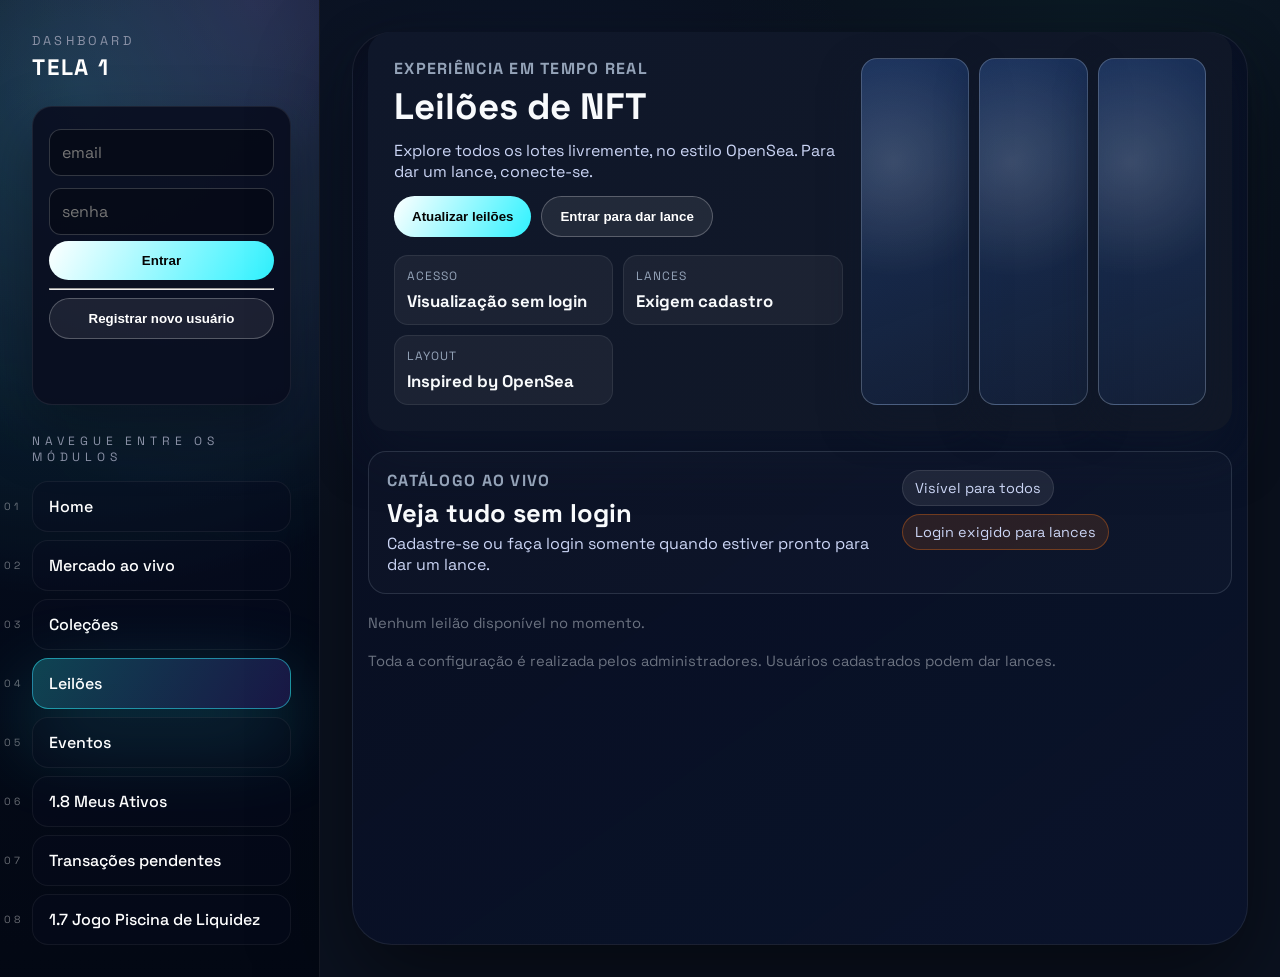
==== index.html @ 2cd83d31 "Tornar Leilões a página inicial e responsiva" ====
<!doctype html>
<html lang="pt-br">
<head>
  <meta charset="utf-8" />
  <title>Tela 1 • Mercado</title>
  <meta name="viewport" content="width=device-width, initial-scale=1" />
  <link rel="stylesheet" href="styles.css" />
</head>
<body>
  <aside class="menu" id="appMenu">
    <div class="menu-top">
      <div class="menu-title">
        <span class="menu-label">Dashboard</span>
        <h3>Tela 1</h3>
      </div>
      <button class="menu-toggle" id="menuToggle" type="button" aria-expanded="false" aria-controls="menuContent">
        <span class="sr-only">Alternar navegação</span>
        <span class="menu-toggle__icon" aria-hidden="true">
          <span class="menu-toggle__bar"></span>
          <span class="menu-toggle__bar"></span>
          <span class="menu-toggle__bar"></span>
        </span>
      </button>
    </div>

    <div class="menu-content" id="menuContent">
      <div id="authBox" class="card">
      <!-- Login -->
      <form id="loginForm">
        <input type="email" id="email" placeholder="email" required />
        <input type="password" id="password" placeholder="senha" required />
        <button type="submit">Entrar</button>
      </form>

      <!-- Sessão ativa -->
      <div id="loggedBox" style="display:none">
        <p class="ok" id="sessionInfo">Conectado</p>
        <button id="logoutBtn">Sair</button>
      </div>

      <hr/>

      <!-- Toggle Registro -->
      <button id="toggleRegister" class="ghost">Registrar novo usuário</button>
      <form id="registerForm" style="display:none; margin-top:8px;">
        <input type="text" id="r_name" placeholder="nome" required />
        <input type="email" id="r_email" placeholder="email" required />
        <input type="tel" id="r_phone" placeholder="telefone com DDD (opcional)" />
        <input type="password" id="r_password" placeholder="senha" required />
        <button type="submit">Criar conta</button>
      </form>
      <p id="authMsg" class="msg"></p>
      </div>

      <nav class="menu-nav" aria-label="Navegação principal">
        <p class="menu-nav__hint">Navegue entre os módulos</p>
        <ul>
          <li><a href="#" data-view="home" aria-current="page">Home</a></li>
          <li><a href="#" data-view="live_market">Mercado ao vivo</a></li>
          <li><a href="#" data-view="collections">Coleções</a></li>
          <li><a href="#" data-view="auctions">Leilões</a></li>
          <li><a href="#" data-view="events">Eventos</a></li>
          <li><a href="#" data-view="user_assets">1.8 Meus Ativos</a></li>
          <li><a href="#" data-view="pending_transactions">Transações pendentes</a></li>
          <li><a href="#" data-view="liquidity_game">1.7 Jogo Piscina de Liquidez</a></li>
          <li class="admin-only"><a href="#" data-view="admin">Painel Administrativo</a></li>
          <li class="admin-only"><a href="#" data-view="admin_mint">Mint de NFT</a></li>
        </ul>
      </nav>
    </div>
  </aside>

  <main id="view" class="landing-view" data-default-view="auctions"></main>

  <script src="app.js"></script>
</body>
</html>
---- styles.css ----
@import url('https://fonts.googleapis.com/css2?family=Space+Grotesk:wght@400;500;600;700&family=Inter:wght@400;500;600&display=swap');

*{box-sizing:border-box}
:root{
  --bg:#030307;
  --bg-alt:#050a18;
  --panel:rgba(9,14,32,0.9);
  --panel-border:rgba(255,255,255,0.08);
  --card:#0f1a2d;
  --card-highlight:#111d35;
  --text:#e5e7eb;
  --muted:#8b92a7;
  --accent:#f1f1f1;
  --accent-alt:#2ef2ff;
  --accentText:#050505;
  --line:rgba(255,255,255,0.08);
  --table:#192034;
  --glow:#37ffe1;
  --noise:url("data:image/svg+xml,%3Csvg xmlns='http://www.w3.org/2000/svg' width='120' height='120' viewBox='0 0 120 120'%3E%3Cfilter id='n'%3E%3CfeTurbulence baseFrequency='.65' numOctaves='3'/%3E%3C/filter%3E%3Crect width='120' height='120' filter='url(%23n)' opacity='.25'/%3E%3C/svg%3E");
  --cursor-x:0.5;
  --cursor-y:0.5;
}
body {
  margin:0;
  font-family:'Space Grotesk', 'Inter', system-ui;
  display:flex;
  min-height:100vh;
  background:radial-gradient(circle at 20% 20%, rgba(46,242,255,0.08), transparent 50%),
             radial-gradient(circle at 80% 0%, rgba(173,101,255,0.15), transparent 50%),
             linear-gradient(120deg, #01030b, #030a1f 55%, #020b15);
  color:var(--text);
  position:relative;
  overflow-x:hidden;
}
body::before{
  content:"";
  position:fixed;
  inset:-10% -20% auto;
  height:120vh;
  background:var(--noise);
  opacity:0.12;
  pointer-events:none;
  z-index:-2;
}
body::after{
  content:"";
  position:fixed;
  inset:0;
  background:radial-gradient(circle at calc(var(--cursor-x)*100%) calc(var(--cursor-y)*100%), rgba(55,255,225,0.25), transparent 40%);
  mix-blend-mode:screen;
  pointer-events:none;
  z-index:-1;
}
::-webkit-scrollbar{width:10px;height:10px}
::-webkit-scrollbar-track{background:rgba(5,9,20,0.6);border-radius:999px}
::-webkit-scrollbar-thumb{background:linear-gradient(180deg, rgba(46,242,255,0.6), rgba(114,82,255,0.6));border-radius:999px}
::-webkit-scrollbar-thumb:hover{background:linear-gradient(180deg, rgba(46,242,255,0.8), rgba(114,82,255,0.8))}
.menu {
  width:320px;
  color:#fff;
  padding:32px 28px 32px 32px;
  position:relative;
  border-right:1px solid rgba(255,255,255,0.08);
  background:linear-gradient(180deg, rgba(3,6,15,0.95) 0%, rgba(5,13,30,0.92) 40%, rgba(3,8,20,0.98) 100%);
  backdrop-filter:blur(20px);
  box-shadow:0 45px 120px rgba(0,0,0,0.55);
  overflow:hidden;
  isolation:isolate;
}
.menu::before,
.menu::after{
  content:"";
  position:absolute;
  inset:0;
  pointer-events:none;
  mix-blend-mode:screen;
  opacity:0.75;
}
.menu::before{background:radial-gradient(circle at 25% 10%, rgba(46,242,255,0.25), transparent 55%);}
.menu::after{background:radial-gradient(circle at 80% 0%, rgba(173,101,255,0.25), transparent 50%);}
.menu h3 { margin:0; font-size:1.4rem; letter-spacing:0.08em; text-transform:uppercase; }
.menu ul { list-style:none; padding:0; margin:16px 0 0; display:flex; flex-direction:column; gap:8px; counter-reset:menu; }
.menu-top { display:flex; justify-content:space-between; align-items:center; gap:16px; position:relative; z-index:1; }
.menu-title { display:flex; flex-direction:column; gap:4px; }
.menu-label { font-size:0.8rem; letter-spacing:0.25em; text-transform:uppercase; color:var(--muted); }
.menu-content { margin-top:24px; display:flex; flex-direction:column; gap:28px; position:relative; z-index:1; }
.menu-nav__hint { margin:0 0 8px; font-size:0.75rem; color:var(--muted); text-transform:uppercase; letter-spacing:0.4em; }
.menu-toggle { display:none; width:48px; height:48px; border-radius:14px; border:1px solid rgba(255,255,255,0.35); background:rgba(5,9,20,0.7); cursor:pointer; padding:0; align-items:center; justify-content:center; box-shadow:0 15px 30px rgba(0,0,0,0.35); }
.menu-toggle__icon { display:flex; flex-direction:column; gap:5px; align-items:center; justify-content:center; width:100%; }
.menu-toggle__bar { width:24px; height:2px; background:#fff; border-radius:999px; transition:transform .2s ease, opacity .2s ease; }
body.menu-open #menuToggle { background:var(--accent); border-color:var(--accent); }
body.menu-open #menuToggle .menu-toggle__bar:nth-child(1) { transform:translateY(7px) rotate(45deg); }
body.menu-open #menuToggle .menu-toggle__bar:nth-child(2) { opacity:0; }
body.menu-open #menuToggle .menu-toggle__bar:nth-child(3) { transform:translateY(-7px) rotate(-45deg); }
.sr-only { position:absolute; width:1px; height:1px; padding:0; margin:-1px; overflow:hidden; clip:rect(0,0,0,0); border:0; }
.admin-only { display:none; }
body.is-admin .admin-only { display:list-item; }
.menu li{position:relative;}
.menu li::before{
  counter-increment:menu;
  content:counter(menu, decimal-leading-zero);
  position:absolute;
  left:-28px;
  top:50%;
  transform:translateY(-50%);
  font-size:0.65rem;
  letter-spacing:0.3em;
  text-transform:uppercase;
  color:rgba(255,255,255,0.4);
}
.menu a {
  color:#fff;
  text-decoration:none;
  display:block;
  padding:14px 16px;
  border-radius:16px;
  border:1px solid rgba(255,255,255,0.06);
  background:rgba(9,14,32,0.35);
  transition:transform .35s cubic-bezier(.2,.8,.2,1), border-color .25s ease, box-shadow .25s ease, background .25s ease;
  font-weight:500;
  position:relative;
  overflow:hidden;
}
.menu a::after{
  content:"";
  position:absolute;
  inset:0;
  background:linear-gradient(120deg, rgba(255,255,255,0.12), transparent);
  opacity:0;
  transition:opacity .3s ease;
}
.menu a:hover,
.menu a:focus-visible {
  background:rgba(21,35,76,0.8);
  border-color:rgba(255,255,255,0.35);
  transform:translateX(6px) scale(1.01);
  box-shadow:0 25px 50px rgba(3,10,32,0.65);
  outline:none;
}
.menu a:hover::after,
.menu a:focus-visible::after{opacity:1;}
.menu a.is-active,
.menu a[aria-current="page"] {
  background:linear-gradient(120deg, rgba(46,242,255,0.25), rgba(114,82,255,0.2));
  border-color:rgba(46,242,255,0.5);
  box-shadow:0 30px 80px rgba(46,242,255,0.25);
}
#view {
  flex:1;
  padding:32px clamp(20px,4vw,48px);
  position:relative;
  z-index:1;
  min-height:100vh;
}
#view::before{
  content:"";
  position:absolute;
  inset:32px;
  border-radius:40px;
  background:linear-gradient(145deg, rgba(8,13,30,0.9), rgba(10,20,46,0.8));
  border:1px solid rgba(255,255,255,0.08);
  box-shadow:0 35px 90px rgba(0,0,0,0.5);
  z-index:-1;
}
.tbl { border-collapse: collapse; width:100%; margin:10px 0 26px; border:1px solid rgba(255,255,255,0.08); border-radius:18px; overflow:hidden; }
.tbl th,
.tbl td {
  border:1px solid rgba(255,255,255,0.06);
  padding:12px 14px;
  text-align:left;
  color:#f8fafc;
  background:rgba(8,14,29,0.75);
}
.tbl th { background:rgba(255,255,255,0.05); text-transform:uppercase; letter-spacing:0.08em; font-size:0.75rem; color:var(--muted); }
.card { background:var(--panel); border:1px solid var(--panel-border); border-radius:20px; padding:16px; box-shadow:0 25px 60px rgba(0,0,0,0.35); }
input, select, textarea {
  width:100%;
  padding:12px;
  margin:6px 0;
  border-radius:12px;
  border:1px solid rgba(255,255,255,0.18);
  background:rgba(5,9,20,0.7);
  color:#fff;
  font:inherit;
  transition:border-color .25s ease, box-shadow .25s ease, background .25s ease;
}
input:focus, select:focus, textarea:focus {
  outline:none;
  border-color:rgba(46,242,255,0.6);
  box-shadow:0 0 0 2px rgba(46,242,255,0.2);
  background:rgba(8,16,32,0.95);
}
button {
  width:100%;
  padding:12px 18px;
  border:0;
  border-radius:999px;
  background:linear-gradient(120deg, #fff, var(--accent-alt));
  color:#050505;
  font-weight:600;
  cursor:pointer;
  transition:transform .2s ease, box-shadow .2s ease;
}
button:hover { transform:translateY(-2px); box-shadow:0 15px 30px rgba(46,242,255,0.35); }
button.ghost { background:rgba(255,255,255,0.08); color:#fff; border:1px solid rgba(255,255,255,0.25); }
.ok { color:#34d399; margin:6px 0; }
.err { color:#f87171; }
.msg { min-height:20px; font-size:0.9rem; color:#cbd5e1; }
.grid { display:grid; gap:12px; grid-template-columns: repeat(2, minmax(0,1fr)); }
.section { background:var(--card); color:#f8fafc; border:1px solid rgba(255,255,255,0.08); border-radius:20px; padding:20px; box-shadow:0 20px 45px rgba(0,0,0,0.35); }
label { font-size:0.92rem; color:#374151; display:block; margin-top:4px; }
small.hint { color:#6b7280; }
.actions { display:flex; gap:8px; }
.actions button { width:auto; padding:8px 12px; }
.badge { display:inline-block; padding:2px 8px; border-radius:999px; font-size:12px; background:#111827; color:#fff; }
.hint { color:#6b7280; font-size:0.92rem; }
.special-assets-panel { margin-bottom:18px; }
.special-assets-panel h2 { margin-top:0; }
.special-assets-grid { display:grid; gap:16px; grid-template-columns: repeat(auto-fit, minmax(180px, 1fr)); margin-top:12px; }
.special-asset-card { display:flex; flex-direction:column; background:rgba(9,14,32,0.65); border:1px solid rgba(255,255,255,0.08); border-radius:18px; padding:16px; }
.special-asset-card span { font-weight:600; color:#e5e7eb; margin-bottom:6px; text-transform:uppercase; letter-spacing:0.08em; font-size:0.8rem; }
.special-asset-card input { background:rgba(5,9,20,0.9); color:#fff; border:1px solid rgba(255,255,255,0.18); border-radius:12px; padding:10px; width:100%; }
.game-setup { margin-bottom:16px; }
.player-selection { background:rgba(9,15,35,0.85); border:1px solid rgba(255,255,255,0.08); border-radius:18px; padding:18px; margin:16px 0; }
.player-selection h3 { margin:0 0 8px; color:#fff; }
.player-selection label { color:#cbd5f5; margin-bottom:6px; }
.player-selection p { margin:8px 0 0; color:#8b92a7; }
.game-summary { display:flex; flex-wrap:wrap; gap:12px; margin:16px 0; }
.game-summary .summary-card { background:rgba(8,14,29,0.8); border:1px solid rgba(255,255,255,0.08); border-radius:14px; padding:12px 16px; min-width:180px; box-shadow:0 15px 30px rgba(0,0,0,0.35); }
.game-summary .summary-card h4 { margin:0 0 6px; font-size:1rem; color:#8b92a7; text-transform:uppercase; letter-spacing:0.08em; }
.game-summary .summary-card p { margin:0; color:#fff; font-weight:600; }
.game-actions .action-buttons { display:grid; grid-template-columns: repeat(auto-fit, minmax(180px, 1fr)); gap:10px; margin-top:14px; }
.game-actions p { margin:0; }
.game-actions button { width:100%; }
.stage-controls { margin-top:18px; padding-top:14px; border-top:1px solid #e5e7eb; }
.stage-controls h3 { margin:0 0 10px; color:#111827; }
.stage-controls .action-buttons { margin-top:10px; }
.btn-inline { width:auto !important; display:inline-block; padding:6px 10px; font-size:0.85rem; margin-left:8px; }
.game-table td.numeric { text-align:right; }
.game-table tr.awaiting-semifinal td { background:#fef2f2; }
.game-table tr.awaiting-semifinal td span.flag { color:#b91c1c; font-weight:600; }
.game-table tr.ready-semifinal td span.flag { color:#047857; font-weight:600; }
.game-table tr.eliminated td { background:#e5e7eb; color:#6b7280; }
.game-table tr.eliminated td .team-name { text-decoration:line-through; color:#6b7280; }
.game-table tr.eliminated td span.flag { color:#6b7280; }
.game-table tr.champion td { background:#fef3c7; font-weight:600; }
.game-history { max-height:280px; overflow-y:auto; padding-left:18px; }
.game-history li { margin-bottom:6px; }
.game-history time { color:#6b7280; font-size:0.85rem; margin-right:6px; }
.admin-dashboard .stats { display:flex; flex-wrap:wrap; gap:12px; margin:16px 0; }
.admin-dashboard .stat-card { background:#111827; color:#f9fafb; border-radius:10px; padding:12px 16px; min-width:180px; }
.admin-dashboard .stat-card span { display:block; font-size:0.85rem; color:#d1d5db; text-transform:uppercase; letter-spacing:0.05em; }
.admin-dashboard .stat-card strong { font-size:1.4rem; display:block; margin-top:4px; }
.admin-special-user { margin:20px 0; }
.special-user-actions { display:flex; flex-wrap:wrap; gap:10px; margin-top:12px; }
.special-user-actions select { flex:1; min-width:200px; padding:8px; border-radius:8px; border:1px solid var(--line); background:#0f172a; color:var(--text); }
.special-user-actions button { padding:10px 16px; border-radius:8px; border:0; background:var(--accent); color:var(--accentText); font-weight:600; cursor:pointer; }
.special-user-actions button[disabled] { opacity:0.6; cursor:not-allowed; }
.user-assets h1 { margin-top:0; }
.user-asset-grid { display:grid; gap:12px; grid-template-columns: repeat(auto-fit, minmax(180px, 1fr)); margin-top:16px; }
.user-asset-card { background:#0f172a; color:#f9fafb; border:1px solid #1f2937; border-radius:12px; padding:16px; box-shadow:0 8px 16px rgba(15, 23, 42, 0.25); }
.user-asset-card span { display:block; font-size:0.8rem; text-transform:uppercase; letter-spacing:0.05em; color:#9ca3af; }
.user-asset-card strong { display:block; margin-top:8px; font-size:1.6rem; color:#f9fafb; }
.user-asset-card small { display:block; margin-top:6px; font-size:0.85rem; color:#d1d5db; }
.user-nfts { margin-top:28px; background:#0f172a; color:#f8fafc; border-radius:18px; padding:20px; border:1px solid rgba(255,255,255,0.08); box-shadow:0 18px 40px rgba(15,23,42,0.45); }
.user-nfts h2 { margin:0; color:#f8fafc; }
.user-nft-grid { display:grid; grid-template-columns: repeat(auto-fit, minmax(240px, 1fr)); gap:16px; margin-top:16px; }
.user-nft-card { display:flex; gap:12px; background:#111827; border:1px solid rgba(148,163,184,0.25); border-radius:16px; padding:12px 14px; box-shadow:0 12px 28px rgba(15,23,42,0.45); }
.user-nft-thumb img { width:96px; height:96px; border-radius:12px; object-fit:cover; background:#0b1220; border:1px solid rgba(255,255,255,0.05); }
.user-nft-body { flex:1; display:flex; flex-direction:column; gap:6px; }
.user-nft-subtitle { margin:0; font-size:0.75rem; text-transform:uppercase; letter-spacing:0.05em; color:#94a3b8; }
.user-nft-body h3 { margin:0; font-size:1.05rem; }
.user-nft-meta { margin:0; display:grid; grid-template-columns: repeat(auto-fit, minmax(90px, 1fr)); gap:6px; }
.user-nft-meta dt { margin:0; font-size:0.7rem; color:#94a3b8; text-transform:uppercase; letter-spacing:0.05em; }
.user-nft-meta dd { margin:0; font-size:0.95rem; font-weight:600; color:#f8fafc; }
.user-nft-actions { margin-top:10px; display:flex; flex-direction:column; gap:8px; }
.user-nft-sale { margin:0; font-size:0.9rem; color:#cbd5f5; }
.user-nft-sale.muted { color:#94a3b8; font-style:italic; }
.user-nft-sale strong { color:#facc15; font-weight:600; }
.user-nft-sell-btn { align-self:flex-start; border:0; border-radius:999px; padding:8px 16px; font-weight:600; cursor:pointer; background:#2563eb; color:#fff; box-shadow:0 8px 16px rgba(37,99,235,0.35); }
.user-nft-sell-btn:hover { background:#1d4ed8; }
.user-nft-sell-btn:disabled { opacity:0.6; cursor:not-allowed; box-shadow:none; }
.user-nft-empty { margin-top:12px; color:#cbd5f5; }
.user-nft-feedback { margin-top:10px; color:#cbd5f5; }
.user-nft-feedback.err { color:#f87171; }
.user-nft-chassis { margin-top:20px; padding-top:16px; border-top:1px solid rgba(148,163,184,0.25); }
.user-nft-chassis h3 { margin:0 0 8px; color:#f8fafc; }
.user-nft-chassis-list { list-style:none; margin:0; padding:0; display:flex; flex-wrap:wrap; gap:10px; }
.user-nft-chassis-list li { background:rgba(15,23,42,0.65); border:1px solid rgba(255,255,255,0.08); border-radius:12px; padding:10px 14px; min-width:160px; display:flex; flex-direction:column; gap:4px; }
.user-nft-chassis-list li strong { color:#f8fafc; }
.user-nft-chassis-list li span { font-size:0.8rem; color:#cbd5f5; text-transform:uppercase; letter-spacing:0.05em; }
.user-asset-actions { margin-top:28px; }
.user-asset-actions h2 { margin-bottom:6px; }
.asset-action-grid { display:grid; gap:16px; grid-template-columns: repeat(auto-fit, minmax(240px, 1fr)); margin-top:18px; }
.asset-action-card { background:rgba(8,13,28,0.85); border:1px solid rgba(255,255,255,0.08); border-radius:18px; padding:18px; display:flex; flex-direction:column; box-shadow:0 20px 45px rgba(0,0,0,0.35); }
.asset-action-card h3 { margin:0 0 6px; color:#fff; }
.asset-action-card p.hint { margin:0 0 12px; font-size:0.85rem; color:#8b92a7; }
.asset-action-card form { display:flex; flex-direction:column; gap:10px; }
.asset-action-card label { font-size:0.85rem; color:#cbd5f5; margin:0; display:flex; flex-direction:column; gap:6px; }
.asset-action-card input, .asset-action-card select { width:100%; margin:0; background:rgba(5,9,20,0.7); color:#fff; border:1px solid rgba(255,255,255,0.18); border-radius:12px; padding:10px; }
.asset-action-card button { width:100%; margin-top:4px; }
.asset-action-card .form-msg { min-height:18px; font-size:0.8rem; color:#2ef2ff; margin:0; }
.asset-action-card .form-msg.err { color:#ff7b7b; }
.asset-action-card .field-brl { display:none; }
.pending-transactions .pending-list { display:grid; gap:16px; }
.pending-card { background:var(--card); color:var(--text); border-radius:12px; padding:16px; border:1px solid rgba(255,255,255,0.08); box-shadow:0 10px 24px rgba(15,23,42,0.45); }
.pending-card header { display:flex; flex-direction:column; gap:4px; margin-bottom:12px; }
.pending-card header h3 { margin:0; font-size:1.1rem; color:#f9fafb; }
.pending-card header .meta { font-size:0.85rem; color:var(--muted); }
.pending-card .details { display:grid; grid-template-columns: repeat(auto-fit, minmax(160px, 1fr)); gap:8px 16px; margin:0 0 12px; }
.pending-card .details dt { font-weight:600; color:#f9fafb; }
.pending-card .details dd { margin:0; color:var(--muted); }
.pending-card .participants-wrapper h4 { margin:0 0 8px; font-size:0.95rem; color:#f9fafb; }
.pending-card .participants { list-style:none; margin:0 0 12px; padding:0; display:flex; flex-direction:column; gap:6px; }
.pending-card .participants li { display:flex; justify-content:space-between; align-items:center; background:rgba(15,23,42,0.6); border:1px solid rgba(148,163,184,0.25); border-radius:8px; padding:8px 12px; }
.pending-card .participants li span { font-weight:600; color:#f9fafb; }
.pending-card .participants li small { font-size:0.75rem; text-transform:uppercase; letter-spacing:0.05em; }
.pending-card .participants li.confirmed small { color:#10b981; }
.pending-card .participants li.pending small { color:#fbbf24; }
.pending-card .msg { margin:0 0 8px; }
.pending-actions { display:flex; flex-wrap:wrap; gap:8px; margin-top:8px; }
.pending-actions button { flex:1; min-width:160px; width:auto; padding:10px; }
.pending-card .btn-confirm { margin-top:0; }
.pending-card .btn-cancel { background:#b91c1c; color:#fff; }
.pending-card .btn-cancel[disabled] { opacity:0.6; cursor:not-allowed; }
.badge-waiting { background:rgba(251,191,36,0.2); color:#facc15; }
.pending-transactions .msg { margin-bottom:12px; }
.events-view { display:flex; flex-direction:column; gap:20px; }
.events-header { display:flex; justify-content:space-between; align-items:flex-start; gap:20px; flex-wrap:wrap; background:#0f172a; color:#f8fafc; padding:24px; border-radius:18px; box-shadow:0 18px 40px rgba(15,23,42,0.55); }
.events-header h1 { margin:6px 0; font-size:2rem; }
.events-header span { color:#94a3b8; display:block; margin-top:4px; }
.events-highlight { background:#111c2d; border:1px solid rgba(148,163,184,0.25); border-radius:16px; padding:16px 20px; text-align:right; }
.events-highlight strong { display:block; font-size:1.4rem; color:#34d399; }
.events-highlight span { color:#94a3b8; font-size:0.9rem; }
.events-grid { display:grid; grid-template-columns: repeat(auto-fit, minmax(260px, 1fr)); gap:18px; }
.event-card { background:#0b1120; border:1px solid rgba(148,163,184,0.2); border-radius:18px; padding:18px; color:#f8fafc; box-shadow:0 16px 36px rgba(15,23,42,0.55); display:flex; flex-direction:column; gap:12px; }
.event-card__header { display:flex; justify-content:space-between; align-items:center; font-size:0.9rem; color:#94a3b8; }
.event-card__badge { background:#1d4ed8; border-radius:999px; padding:4px 12px; font-size:0.75rem; text-transform:uppercase; letter-spacing:0.05em; }
.event-card__meta { list-style:none; margin:0; padding:0; display:grid; grid-template-columns: repeat(auto-fit, minmax(120px, 1fr)); gap:8px; }
.event-card__meta li { background:#111c2d; border-radius:12px; padding:10px; display:flex; flex-direction:column; gap:4px; }
.event-card__meta span { font-size:0.75rem; color:#94a3b8; text-transform:uppercase; letter-spacing:0.05em; }
.event-card__meta strong { font-size:1rem; }
.event-card__tags { list-style:none; margin:0; padding:0; display:flex; flex-wrap:wrap; gap:8px; }
.event-card__tags li { background:#1f2937; border-radius:999px; padding:4px 12px; font-size:0.8rem; }
.event-card__footer { display:flex; justify-content:space-between; align-items:center; gap:12px; flex-wrap:wrap; }
.event-card__footer small { display:block; font-size:0.75rem; color:#94a3b8; text-transform:uppercase; letter-spacing:0.05em; }
.event-card__footer strong { font-size:0.95rem; color:#f8fafc; }
.event-card__cta { border-radius:999px; padding:10px 18px; font-weight:600; background:#10b981; color:#05261a; text-decoration:none; box-shadow:0 10px 24px rgba(16,185,129,0.35); }
.event-card__cta:hover { background:#059669; color:#eafff4; }
.event-card__cta--disabled { background:#374151; color:#94a3b8; box-shadow:none; }
.collections-view { display:flex; flex-direction:column; gap:20px; }
.collections-header { display:flex; justify-content:space-between; align-items:flex-start; background:#0f172a; color:#f9fafb; border-radius:20px; padding:24px 28px; box-shadow:0 25px 60px rgba(15, 23, 42, 0.55); flex-wrap:wrap; gap:16px; }
.collections-header h1 { margin:4px 0; font-size:2rem; }
.collections-header span { color:#94a3b8; }
.collections-grid { display:grid; grid-template-columns: repeat(auto-fit, minmax(280px, 1fr)); gap:16px; }
.marketplace-listings { background:#0b1120; border:1px solid rgba(148,163,184,0.2); border-radius:20px; padding:24px; box-shadow:0 20px 50px rgba(15,23,42,0.55); }
.marketplace-header { display:flex; justify-content:space-between; align-items:flex-start; gap:16px; flex-wrap:wrap; }
.marketplace-header h2 { margin:4px 0; }
.marketplace-header span { color:#94a3b8; }
.marketplace-grid { margin-top:18px; display:grid; grid-template-columns: repeat(auto-fit, minmax(320px, 1fr)); gap:16px; }
.marketplace-card { display:flex; gap:18px; background:#111827; border-radius:18px; border:1px solid rgba(148,163,184,0.25); padding:16px; color:#f8fafc; box-shadow:0 18px 40px rgba(15,23,42,0.55); }
.marketplace-card-thumb img { width:140px; height:140px; object-fit:cover; border-radius:14px; border:1px solid rgba(255,255,255,0.08); }
.marketplace-card-body { flex:1; display:flex; flex-direction:column; justify-content:space-between; gap:12px; }
.marketplace-card-seller { margin:0; font-size:0.8rem; text-transform:uppercase; letter-spacing:0.05em; color:#94a3b8; }
.marketplace-card-body h3 { margin:4px 0; }
.marketplace-card-body p { margin:0; color:#d1d5db; }
.marketplace-card-actions { display:flex; justify-content:space-between; align-items:center; gap:12px; flex-wrap:wrap; }
.marketplace-card-actions span { display:block; font-size:0.75rem; color:#94a3b8; text-transform:uppercase; letter-spacing:0.05em; }
.marketplace-card-actions strong { display:block; font-size:1.3rem; }
.marketplace-buy-btn { border:0; border-radius:999px; padding:10px 18px; font-weight:600; cursor:pointer; background:#10b981; color:#05261a; box-shadow:0 10px 22px rgba(16,185,129,0.35); }
.marketplace-buy-btn:hover { background:#059669; color:#eafff4; }
.marketplace-buy-btn:disabled { opacity:0.6; cursor:not-allowed; box-shadow:none; }
.marketplace-message { margin-top:12px; color:#cbd5f5; }
.marketplace-message.err { color:#f87171; }
.collection-card { background:#111827; border-radius:18px; padding:12px; color:#f8fafc; border:1px solid rgba(148,163,184,0.25); cursor:pointer; display:flex; flex-direction:column; gap:10px; position:relative; transition:transform .2s ease, border-color .2s ease; }
.collection-card:hover { transform:translateY(-4px); border-color:#38bdf8; }
.collection-card.active { border-color:#10b981; box-shadow:0 0 0 2px rgba(16,185,129,0.35); }
.landing-view { position:relative; padding:48px clamp(24px,5vw,64px); overflow:hidden; }
.landing-hero { position:relative; display:grid; grid-template-columns: repeat(auto-fit,minmax(280px,1fr)); gap:32px; background:radial-gradient(circle at top, rgba(59,130,246,0.25), transparent 60%) , rgba(9,12,20,0.9); border:1px solid rgba(255,255,255,0.08); border-radius:32px; padding:48px; box-shadow:0 35px 80px rgba(0,0,0,0.55); isolation:isolate; overflow:hidden; }
.hero-backdrop { position:absolute; inset:0; background:linear-gradient(120deg, rgba(76,201,240,0.15), rgba(255,255,255,0.02)); opacity:0.8; filter:blur(0px); z-index:0; }
.hero-content { position:relative; z-index:1; display:flex; flex-direction:column; gap:20px; }
.hero-kicker { text-transform:uppercase; letter-spacing:0.3em; font-size:0.8rem; color:#9ca3af; margin:0; }
.hero-content h1 { font-size:clamp(2.4rem,4vw,3.5rem); margin:0; line-height:1.1; background:linear-gradient(120deg,#fff,#a5b4fc); -webkit-background-clip:text; color:transparent; }
.hero-content p { margin:0; max-width:520px; color:#cbd5f5; font-size:1.05rem; }
.hero-actions { display:flex; flex-wrap:wrap; gap:12px; }
.hero-cta { display:inline-flex; align-items:center; justify-content:center; padding:14px 28px; border-radius:999px; background:linear-gradient(120deg, #fff, #2ef2ff); color:#050505; text-decoration:none; font-weight:600; box-shadow:0 25px 60px rgba(46,242,255,0.35); }
.hero-ghost { display:inline-flex; align-items:center; justify-content:center; width:auto; border-radius:999px; border:1px solid rgba(255,255,255,0.35); background:rgba(255,255,255,0.05); color:#e5e7eb; padding:12px 22px; box-shadow:none; text-decoration:none; transition:background .25s ease, border-color .25s ease; }
.hero-ghost:hover { background:rgba(255,255,255,0.12); border-color:rgba(255,255,255,0.55); }
.hero-visual { position:relative; min-height:320px; border-radius:24px; border:1px solid rgba(255,255,255,0.08); padding:24px; overflow:hidden; z-index:1; display:flex; flex-direction:column; justify-content:flex-end; gap:16px; }
.hero-orb { position:absolute; width:280px; height:280px; border-radius:50%; background:radial-gradient(circle, rgba(129,140,248,0.9), rgba(59,130,246,0.1)); top:-60px; right:-60px; filter:blur(0px); animation:float 12s ease-in-out infinite; opacity:0.8; }
.hero-grid { position:absolute; inset:0; background-image:linear-gradient(rgba(255,255,255,0.05) 1px, transparent 1px), linear-gradient(90deg, rgba(255,255,255,0.05) 1px, transparent 1px); background-size:24px 24px; opacity:0.6; transform:perspective(400px) rotateX(55deg); transform-origin:top; }
.hero-modules { position:relative; list-style:none; margin:0; padding:0; display:flex; flex-direction:column; gap:14px; }
.hero-modules li { margin:0; }
.hero-module { width:100%; border-radius:16px; border:1px solid rgba(148,163,184,0.35); background:rgba(8,14,29,0.75); backdrop-filter:blur(12px); padding:16px; display:flex; flex-direction:column; gap:6px; color:#fff; font:inherit; text-align:left; cursor:pointer; transition:transform .35s cubic-bezier(.2,.8,.2,1), border-color .2s ease, box-shadow .2s ease, background .2s ease; transform:perspective(1200px) rotateX(var(--card-rotate-x,0deg)) rotateY(var(--card-rotate-y,0deg)) translate3d(0,var(--card-translate-y,0),0); }
.hero-module span { font-size:0.7rem; text-transform:uppercase; letter-spacing:0.3em; color:#38bdf8; }
.hero-module strong { display:block; font-size:1.1rem; }
.hero-module small { color:#94a3b8; }
.hero-module:hover, .hero-module:focus-visible { border-color:rgba(16,185,129,0.5); box-shadow:0 12px 30px rgba(16,185,129,0.25); outline:none; background:rgba(8,14,29,0.9); --card-translate-y:-4px; }
.landing-panels { display:grid; grid-template-columns: repeat(auto-fit, minmax(220px, 1fr)); gap:20px; }
.panel-card { background:rgba(15,23,42,0.85); border:1px solid rgba(148,163,184,0.2); border-radius:20px; padding:24px; box-shadow:0 25px 60px rgba(0,0,0,0.35); text-decoration:none; color:inherit; display:block; transition:transform .45s cubic-bezier(.2,.8,.2,1), border-color .25s ease, box-shadow .25s ease; position:relative; overflow:hidden; transform:perspective(1200px) rotateX(var(--card-rotate-x,0deg)) rotateY(var(--card-rotate-y,0deg)) translate3d(0,var(--card-translate-y,0),0); }
.panel-card::after { content:""; position:absolute; inset:0; background:radial-gradient(circle at 100% 0%, rgba(56,189,248,0.2), transparent 50%); opacity:0; transition:opacity .3s ease; pointer-events:none; }
.panel-card:hover, .panel-card:focus-visible { border-color:rgba(56,189,248,0.5); box-shadow:0 30px 80px rgba(15,23,42,0.6); outline:none; --card-translate-y:-6px; }
.panel-card:hover::after, .panel-card:focus-visible::after { opacity:1; }
.panel-card header { margin-bottom:12px; }
.panel-card header p { margin:0; text-transform:uppercase; letter-spacing:0.2em; font-size:0.75rem; color:#818cf8; }
.panel-card header strong { display:block; font-size:1.4rem; color:#fff; }
.panel-card p { margin:0; color:#cbd5f5; line-height:1.5; }
.landing-footer { display:grid; grid-template-columns: repeat(auto-fit, minmax(200px,1fr)); gap:20px; background:rgba(15,23,42,0.9); border:1px solid rgba(148,163,184,0.2); border-radius:20px; padding:20px 24px; box-shadow:0 20px 50px rgba(0,0,0,0.35); }
.landing-footer span { text-transform:uppercase; letter-spacing:0.2em; font-size:0.7rem; color:#94a3b8; }
.landing-footer strong { display:block; margin-top:8px; font-size:1.1rem; color:#fff; }
@keyframes float { 0% { transform:translate3d(0,0,0); } 50% { transform:translate3d(-20px,10px,0) scale(1.05); } 100% { transform:translate3d(0,0,0); } }
@media (max-width:960px) {
  .landing-hero { padding:32px; }
  .hero-actions { flex-direction:column; align-items:flex-start; }
  .hero-visual { min-height:260px; }
}
.collection-card-cover { width:100%; border-radius:14px; height:160px; object-fit:cover; }
.collection-card-rank { position:absolute; top:12px; left:12px; background:rgba(15,23,42,0.85); border-radius:999px; padding:4px 10px; font-size:0.8rem; }
.collection-card-title { display:flex; justify-content:space-between; align-items:center; gap:6px; }
.collection-card-title span { font-size:0.8rem; color:#9ca3af; }
.collection-card-stats { display:grid; grid-template-columns: repeat(3, minmax(0,1fr)); gap:8px; margin:0; }
.collection-card-stats div { background:#0b1220; border-radius:10px; padding:8px; }
.collection-card-stats dt { margin:0; font-size:0.75rem; color:#94a3b8; }
.collection-card-stats dd { margin:4px 0 0; font-weight:600; }
.collection-card-stats dd.pos { color:#10b981; }
.collection-card-stats dd.neg { color:#f87171; }
.collection-card-highlight { display:flex; gap:12px; align-items:center; background:#0b1220; border-radius:14px; padding:10px; }
.collection-card-highlight img { width:72px; height:72px; border-radius:12px; object-fit:cover; }
.collection-card-highlight span { display:block; font-size:0.85rem; color:#cbd5f5; }

@media (max-width: 960px){
  body { flex-direction:column; }
  .menu { width:100%; padding:18px 20px; position:sticky; top:0; z-index:50; border-bottom:1px solid rgba(255,255,255,0.08); box-shadow:0 20px 30px rgba(0,0,0,0.45); }
  .menu-toggle { display:flex; }
  .menu-content { margin-top:0; max-height:0; overflow:hidden; opacity:0; transform:translateY(-12px); transition:max-height .35s ease, opacity .25s ease, transform .25s ease; }
  body.menu-open .menu-content { margin-top:16px; max-height:2000px; opacity:1; transform:translateY(0); }
  #view { width:100%; padding:24px 16px 32px; }
  #view::before { inset:16px; border-radius:24px; }
}
.collection-card-highlight strong { display:block; font-size:1.1rem; margin-top:4px; }
.collection-detail { background:rgba(5,9,20,0.85); border-radius:32px; padding:28px; color:#f8fafc; box-shadow:0 35px 80px rgba(0,0,0,0.45); border:1px solid rgba(255,255,255,0.08); }
.collection-hero { display:flex; gap:20px; align-items:center; }
.collection-hero > div { flex:1; }
.collection-hero img { width:220px; height:220px; border-radius:24px; object-fit:cover; box-shadow:0 30px 60px rgba(0,0,0,0.45); }
.collection-description { color:#cbd5f5; font-size:1rem; }
.collection-hero-stats { display:grid; grid-template-columns: repeat(auto-fit, minmax(120px, 1fr)); gap:12px; margin-top:16px; }
.collection-hero-stats div { background:rgba(9,14,32,0.85); border-radius:16px; padding:14px; border:1px solid rgba(255,255,255,0.08); }
.collection-hero-stats dt { margin:0; font-size:0.75rem; color:#8b92a7; text-transform:uppercase; letter-spacing:0.08em; }
.collection-hero-stats dd { margin:6px 0 0; font-size:1.2rem; font-weight:700; color:#fff; }
.collection-items-panel { margin-top:28px; }
.panel-header { display:flex; justify-content:space-between; align-items:center; margin-bottom:14px; color:#8b92a7; }
.collection-items { display:grid; grid-template-columns: repeat(auto-fit, minmax(220px, 1fr)); gap:18px; }
.collection-item-card { border:1px solid rgba(255,255,255,0.08); border-radius:18px; overflow:hidden; background:rgba(5,9,20,0.85); padding:0; text-align:left; cursor:pointer; transition:transform .35s cubic-bezier(.2,.8,.2,1), box-shadow .35s ease; }
.collection-item-card:hover { transform:translateY(-8px) scale(1.01); box-shadow:0 30px 60px rgba(0,0,0,0.45); }
.collection-item-card img { width:100%; height:220px; object-fit:cover; display:block; }
.collection-item-info { padding:16px; display:flex; flex-direction:column; gap:6px; }
.collection-item-info strong { color:#fff; font-size:1.1rem; }
.collection-item-info span { color:#2ef2ff; font-weight:600; }
.collection-item-info small { color:#8b92a7; }
.item-modal { position:fixed; inset:0; display:flex; align-items:center; justify-content:center; z-index:999; }
.item-modal[hidden] { display:none; }
.item-modal-backdrop { position:absolute; inset:0; background:rgba(15,23,42,0.65); backdrop-filter:blur(4px); }
.item-modal-card { position:relative; background:#0f172a; color:#f8fafc; border-radius:28px; padding:24px; width:min(900px, 90vw); max-height:90vh; overflow:auto; box-shadow:0 25px 65px rgba(0,0,0,0.45); display:flex; flex-direction:column; gap:18px; }
.item-modal-card header { display:flex; justify-content:space-between; align-items:flex-start; gap:12px; }
.item-modal-card header span { color:#93c5fd; text-transform:uppercase; font-size:0.8rem; letter-spacing:0.08em; }
.item-modal-card h2 { margin:4px 0 0; }
.item-modal-body { display:flex; gap:20px; flex-wrap:wrap; }
.item-modal-body img { width:320px; border-radius:18px; object-fit:cover; }
.item-modal-details { flex:1; display:flex; flex-direction:column; gap:16px; }
.item-modal-details dl { display:grid; grid-template-columns: repeat(2, minmax(0,1fr)); gap:12px; margin:0; }
.item-modal-details dt { font-size:0.8rem; color:#94a3b8; text-transform:uppercase; letter-spacing:0.05em; }
.item-modal-details dd { margin:4px 0 0; font-size:1.1rem; font-weight:600; }
.item-modal-traits h3 { margin:0 0 8px; font-size:0.95rem; text-transform:uppercase; letter-spacing:0.08em; color:#cbd5f5; }
.item-modal-traits div { display:flex; flex-wrap:wrap; gap:8px; }
.item-modal-traits span { padding:6px 10px; border-radius:999px; background:rgba(14,165,233,0.12); color:#7dd3fc; font-size:0.8rem; }
.item-modal-description h3 { margin:0 0 6px; font-size:0.95rem; text-transform:uppercase; letter-spacing:0.08em; color:#cbd5f5; }
.item-modal-description p { margin:0; color:#e2e8f0; line-height:1.5; }
.item-modal-card.minted-detail header small { display:block; margin-top:4px; color:#94a3b8; }
.item-modal button { width:auto; align-self:flex-start; padding:10px 18px; }

.mint-nft { display:flex; flex-direction:column; gap:24px; color:#f8fafc; }
.mint-nft h1 { margin-top:0; }
.mint-nft-form h1 { margin:0 0 6px; color:#f9fafb; }
.mint-nft-form .hint { color:#d1d5db; }
.mint-nft-form form input,
.mint-nft-form form select,
.mint-nft-form form textarea { background:#111827; border:1px solid #374151; color:#f9fafb; }
.mint-nft-form button { width:100%; margin-top:8px; }
.mint-nft-list { background:rgba(5,9,20,0.85); border-radius:28px; padding:24px; border:1px solid rgba(255,255,255,0.08); box-shadow:0 25px 70px rgba(0,0,0,0.45); }
.mint-nft-list-header { display:flex; justify-content:space-between; align-items:center; margin-bottom:16px; color:#8b92a7; }
.mint-nft-list-header span { background:#0f172a; color:#f8fafc; padding:6px 14px; border-radius:999px; font-weight:600; box-shadow:0 10px 20px rgba(0,0,0,0.3); }
.minted-grid { display:flex; flex-direction:column; gap:16px; }
.minted-card { display:flex; gap:16px; padding:16px; border-radius:18px; background:#0f172a; color:#f9fafb; border:1px solid rgba(15,23,42,0.3); box-shadow:0 12px 24px rgba(15,23,42,0.35); }
.minted-thumb img { width:140px; height:140px; object-fit:cover; border-radius:14px; border:1px solid rgba(255,255,255,0.08); background:#111827; }
.minted-info { flex:1; display:flex; flex-direction:column; gap:8px; }
.minted-info header { display:flex; justify-content:space-between; align-items:flex-start; gap:12px; }
.minted-info header span { font-weight:600; color:#94a3b8; }
.minted-owner { margin:0; font-size:0.95rem; color:#e5e7eb; }
.minted-owner small { display:inline-block; margin-left:6px; color:#9ca3af; }
.minted-desc { margin:0; color:#cbd5f5; }
.minted-meta { margin:0; font-size:0.85rem; color:#94a3b8; }
.minted-actions { margin-top:4px; display:flex; justify-content:flex-end; gap:10px; flex-wrap:wrap; }
.minted-actions button { border:none; border-radius:999px; padding:8px 18px; font-weight:600; cursor:pointer; transition:opacity .2s ease, transform .2s ease; }
.minted-actions button:hover { opacity:.9; transform:translateY(-1px); }
.minted-actions button:disabled { opacity:.6; cursor:not-allowed; transform:none; }
.minted-actions .minted-edit-btn { background:#2563eb; color:#fff; }
.minted-actions .minted-delete-btn { background:#be123c; color:#fff; }
.minted-collections { background:#0f172a; border-radius:20px; padding:24px; box-shadow:0 25px 60px rgba(15,23,42,0.4); display:flex; flex-direction:column; gap:18px; }
.minted-collections-header { display:flex; justify-content:space-between; align-items:flex-start; gap:18px; flex-wrap:wrap; }
.minted-collections-header h2 { margin:4px 0; font-size:1.6rem; }
.minted-collections-header span { color:#94a3b8; }
.minted-collections-metrics { display:flex; gap:12px; align-items:flex-end; flex-wrap:wrap; }
.minted-collections-metrics strong { background:#111827; padding:8px 16px; border-radius:999px; font-size:0.95rem; }
.minted-collections-grid { display:flex; flex-direction:column; gap:16px; }
.minted-collection-card { background:#111827; border-radius:18px; padding:18px; border:1px solid rgba(148,163,184,0.3); display:flex; flex-direction:column; gap:12px; }
.minted-collection-card header { display:flex; justify-content:space-between; align-items:flex-start; gap:14px; flex-wrap:wrap; }
.minted-collection-card header p { margin:0; font-size:1.1rem; font-weight:600; }
.minted-collection-card header small { display:block; color:#94a3b8; font-size:0.85rem; margin-top:4px; }
.minted-collection-card header span { background:#0b1220; padding:6px 16px; border-radius:999px; font-weight:600; }
.minted-collection-items { display:grid; grid-template-columns: repeat(auto-fit, minmax(240px, 1fr)); gap:12px; }
.minted-collection-item { background:#0b1220; border-radius:14px; padding:12px; display:flex; gap:12px; align-items:flex-start; border:1px solid rgba(255,255,255,0.08); box-shadow:0 10px 24px rgba(0,0,0,0.35); }
.minted-collection-item img { width:72px; height:72px; border-radius:12px; object-fit:cover; border:1px solid rgba(255,255,255,0.1); }
.minted-collection-item strong { display:block; color:#f8fafc; font-size:1rem; }
.minted-collection-item p { margin:4px 0; font-size:0.9rem; color:#cbd5f5; }
.minted-collection-item p.muted { color:#64748b; font-style:italic; }
.minted-collection-item small { color:#94a3b8; font-size:0.75rem; }

.minted-edit-modal { position:fixed; inset:0; background:rgba(15,23,42,0.75); display:none; align-items:center; justify-content:center; padding:24px; z-index:2000; }
.minted-edit-modal.visible { display:flex; }
.minted-edit-panel { background:#0f172a; color:#f8fafc; border-radius:24px; padding:28px; width:100%; max-width:520px; position:relative; box-shadow:0 30px 60px rgba(15,23,42,0.65); }
.minted-edit-panel h2 { margin-top:0; margin-bottom:4px; }
.minted-edit-panel .hint { color:#94a3b8; font-size:0.9rem; margin-top:0; }
.minted-edit-close { position:absolute; right:16px; top:14px; background:transparent; border:none; color:#f8fafc; font-size:1.6rem; cursor:pointer; }
.minted-edit-preview { margin:14px 0; border-radius:16px; overflow:hidden; border:1px solid rgba(255,255,255,0.08); background:#111827; }
.minted-edit-preview img { width:100%; height:260px; object-fit:cover; display:block; }
.minted-edit-panel form { display:flex; flex-direction:column; gap:10px; }
.minted-edit-panel label { font-weight:600; font-size:0.9rem; }
.minted-edit-panel input[type="text"],
.minted-edit-panel textarea,
.minted-edit-panel input[type="file"] { width:100%; border-radius:12px; border:1px solid #1f2937; background:#111827; color:#f8fafc; padding:10px; font:inherit; }
.minted-edit-panel textarea { resize:vertical; min-height:90px; }
.minted-edit-panel button[type="submit"] { align-self:flex-end; background:#2563eb; color:#fff; border:none; border-radius:999px; padding:10px 22px; font-weight:600; cursor:pointer; transition:opacity .2s ease, transform .2s ease; }
.minted-edit-panel button[type="submit"]:hover { opacity:.9; transform:translateY(-1px); }
.minted-edit-panel button[type="submit"]:disabled { opacity:.6; cursor:not-allowed; transform:none; }
.minted-edit-panel .msg { min-height:20px; margin:4px 0 0; }

.auctions-view { display:flex; flex-direction:column; gap:24px; padding:24px; background:radial-gradient(circle at 20% 20%, rgba(37,99,235,0.06), transparent 35%), radial-gradient(circle at 80% 0%, rgba(16,185,129,0.05), transparent 30%), #0b1220; }
.auctions-shell { display:flex; flex-direction:column; gap:20px; }
.auctions-hero { display:grid; grid-template-columns: minmax(0, 1.3fr) minmax(280px, 1fr); gap:18px; background:linear-gradient(135deg, #0f172a, #111827); color:#f8fafc; padding:26px; border-radius:22px; box-shadow:0 24px 50px rgba(15,23,42,0.55); align-items:stretch; }
.auctions-hero h1 { margin:4px 0; font-size:clamp(1.7rem, 2.4vw + 1rem, 2.3rem); }
.auction-hero-copy > p { margin:0; text-transform:uppercase; letter-spacing:0.08em; color:#94a3b8; font-weight:700; }
.auctions-hero span { color:#cbd5f5; display:block; margin-top:10px; font-size:1rem; max-width:620px; }
.auction-hero-actions { display:flex; flex-wrap:wrap; gap:10px; margin-top:14px; }
.auction-hero-actions button { width:auto; }
.auction-hero-stats { display:grid; grid-template-columns: repeat(auto-fit, minmax(160px, 1fr)); gap:10px; margin-top:18px; }
.auction-hero-stats div { background:rgba(255,255,255,0.05); border:1px solid rgba(255,255,255,0.08); border-radius:14px; padding:12px; }
.auction-hero-stats small { display:block; text-transform:uppercase; letter-spacing:0.08em; color:#94a3b8; font-size:0.75rem; margin-bottom:6px; }
.auction-hero-stats strong { display:block; font-size:1.05rem; }
.auction-hero-gallery { display:grid; grid-template-columns: repeat(3, minmax(0, 1fr)); gap:10px; align-self:stretch; }
.auction-hero-card { border-radius:16px; background:linear-gradient(160deg, rgba(59,130,246,0.25), rgba(59,130,246,0.08)); border:1px solid rgba(148,163,184,0.4); box-shadow:0 18px 38px rgba(15,23,42,0.55); height:100%; min-height:120px; position:relative; overflow:hidden; }
.auction-hero-card::after { content:''; position:absolute; inset:0; background:radial-gradient(circle at 30% 30%, rgba(255,255,255,0.15), transparent 45%); mix-blend-mode:screen; }
.auction-grid-header { display:flex; justify-content:space-between; align-items:flex-start; gap:16px; padding:18px; border-radius:18px; background:rgba(255,255,255,0.02); border:1px solid rgba(148,163,184,0.2); color:#f8fafc; }
.auction-grid-header p { margin:0; text-transform:uppercase; letter-spacing:0.08em; color:#94a3b8; font-weight:700; }
.auction-grid-header h2 { margin:6px 0 4px; font-size:1.6rem; }
.auction-grid-header span { color:#cbd5f5; }
.auction-grid-chips { display:flex; gap:8px; flex-wrap:wrap; }
.chip { display:inline-flex; align-items:center; gap:6px; padding:8px 12px; border-radius:999px; background:rgba(255,255,255,0.08); color:#e2e8f0; font-size:0.9rem; border:1px solid rgba(255,255,255,0.1); }
.chip-warning { background:rgba(249,115,22,0.12); border-color:rgba(249,115,22,0.35); color:#fbbf24; }
.auction-list { display:grid; grid-template-columns: repeat(auto-fit, minmax(280px, 1fr)); gap:18px; }
.auction-card { display:flex; flex-direction:column; background:linear-gradient(180deg, rgba(255,255,255,0.02), rgba(255,255,255,0.01)); border:1px solid rgba(148,163,184,0.25); border-radius:16px; color:#f8fafc; box-shadow:0 20px 45px rgba(15,23,42,0.55); overflow:hidden; backdrop-filter:blur(2px); }
.auction-media { position:relative; overflow:hidden; }
.auction-media img { width:100%; height:220px; object-fit:cover; display:block; }
.auction-badge { position:absolute; left:12px; top:12px; background:rgba(15,23,42,0.75); border-radius:999px; padding:6px 12px; font-size:0.8rem; letter-spacing:0.08em; text-transform:uppercase; border:1px solid rgba(148,163,184,0.45); }
.auction-body { display:flex; flex-direction:column; gap:12px; padding:16px; }
.auction-header { display:flex; justify-content:space-between; align-items:flex-start; gap:10px; }
.auction-collection { margin:0; text-transform:uppercase; letter-spacing:0.08em; font-size:0.8rem; color:#94a3b8; }
.auction-header h3 { margin:2px 0 0; font-size:1.35rem; }
.auction-countdown { text-align:right; display:flex; flex-direction:column; gap:6px; align-items:flex-end; }
.auction-phase { border-radius:999px; padding:4px 12px; font-size:0.85rem; background:#334155; color:#f8fafc; }
.auction-phase[data-state="running"] { background:#10b981; color:#05261a; }
.auction-phase[data-state="waiting"] { background:#2563eb; }
.auction-phase[data-state="uma"] { background:#f97316; color:#1c1917; }
.auction-phase[data-state="duas"] { background:#fbbf24; color:#1c1917; }
.auction-phase[data-state="tres"], .auction-phase[data-state="ended"] { background:#ef4444; color:#fff; }
.auction-countdown strong { font-size:1.2rem; }
.auction-meta { display:grid; grid-template-columns: repeat(3, minmax(0, 1fr)); gap:8px; margin:0; }
.auction-meta div { background:rgba(15,23,42,0.65); border-radius:12px; padding:10px; border:1px solid rgba(148,163,184,0.2); }
.auction-meta dt { margin:0; font-size:0.7rem; text-transform:uppercase; letter-spacing:0.05em; color:#94a3b8; }
.auction-meta dd { margin:4px 0 0; font-size:1rem; font-weight:700; }
.auction-seller-line { display:flex; justify-content:space-between; align-items:center; gap:8px; flex-wrap:wrap; }
.auction-seller { margin:0; font-size:0.92rem; color:#cbd5f5; }
.auction-reserve { margin:0; font-size:0.92rem; color:#fbbf24; font-weight:700; }
.auction-reserve.ok { color:#34d399; }
.auction-actions { padding:14px 16px 18px; border-top:1px solid rgba(148,163,184,0.2); background:rgba(255,255,255,0.02); display:flex; flex-direction:column; gap:10px; }
.auction-bid-form { display:flex; flex-direction:column; gap:10px; }
.auction-bid-form label { display:flex; flex-direction:column; gap:6px; font-weight:600; color:#e2e8f0; }
.auction-bid-form input { background:#0f172a; color:#f8fafc; border:1px solid rgba(148,163,184,0.35); border-radius:10px; padding:10px; }
.auction-bid-form button { width:auto; align-self:flex-start; }
.auction-closed { margin:0; color:#cbd5f5; }
.auction-login-cta { display:flex; flex-direction:column; gap:10px; background:rgba(37,99,235,0.08); border:1px dashed rgba(59,130,246,0.4); padding:12px; border-radius:12px; }
.auction-login-actions { display:flex; gap:8px; flex-wrap:wrap; }
.auction-admin-wrapper { margin-top:8px; }
.auction-admin.card { background:#0f172a; color:#f8fafc; border-radius:20px; padding:20px; border:1px solid rgba(148,163,184,0.25); box-shadow:0 22px 40px rgba(15,23,42,0.5); }
.auction-create-form { display:grid; grid-template-columns: repeat(auto-fit, minmax(220px, 1fr)); gap:12px; margin-top:12px; }
.auction-create-form label { display:flex; flex-direction:column; gap:6px; font-size:0.9rem; color:#f8fafc; }
.auction-create-form select, .auction-create-form input { width:100%; margin:0; background:#0b1120; color:#f8fafc; border:1px solid rgba(148,163,184,0.35); border-radius:10px; padding:8px; }
.auction-create-form button { width:auto; }
.auction-admin-table-wrapper { margin-top:20px; overflow-x:auto; }
.auction-admin-table button { width:auto; padding:6px 12px; }
.auctions-view .hint { margin:0; }

@media (max-width: 1080px) {
  .auctions-view { padding:20px 18px; }
  .auctions-hero { grid-template-columns:1fr; padding:22px; }
  .auction-hero-gallery { grid-template-columns:repeat(auto-fit, minmax(160px, 1fr)); }
  .auction-grid-header { flex-direction:column; align-items:flex-start; gap:10px; }
  .auction-grid-chips { width:100%; }
}

@media (max-width: 720px) {
  .auctions-view { padding:16px 12px; }
  .auction-hero-stats { grid-template-columns:repeat(auto-fit, minmax(140px, 1fr)); }
  .auction-header { flex-direction:column; align-items:flex-start; }
  .auction-countdown { align-items:flex-start; text-align:left; width:100%; }
  .auction-meta { grid-template-columns:repeat(auto-fit, minmax(150px, 1fr)); }
  .auction-actions { padding:12px; }
  .auction-bid-form button { width:100%; }
  .auction-grid-header h2 { font-size:1.4rem; }
}
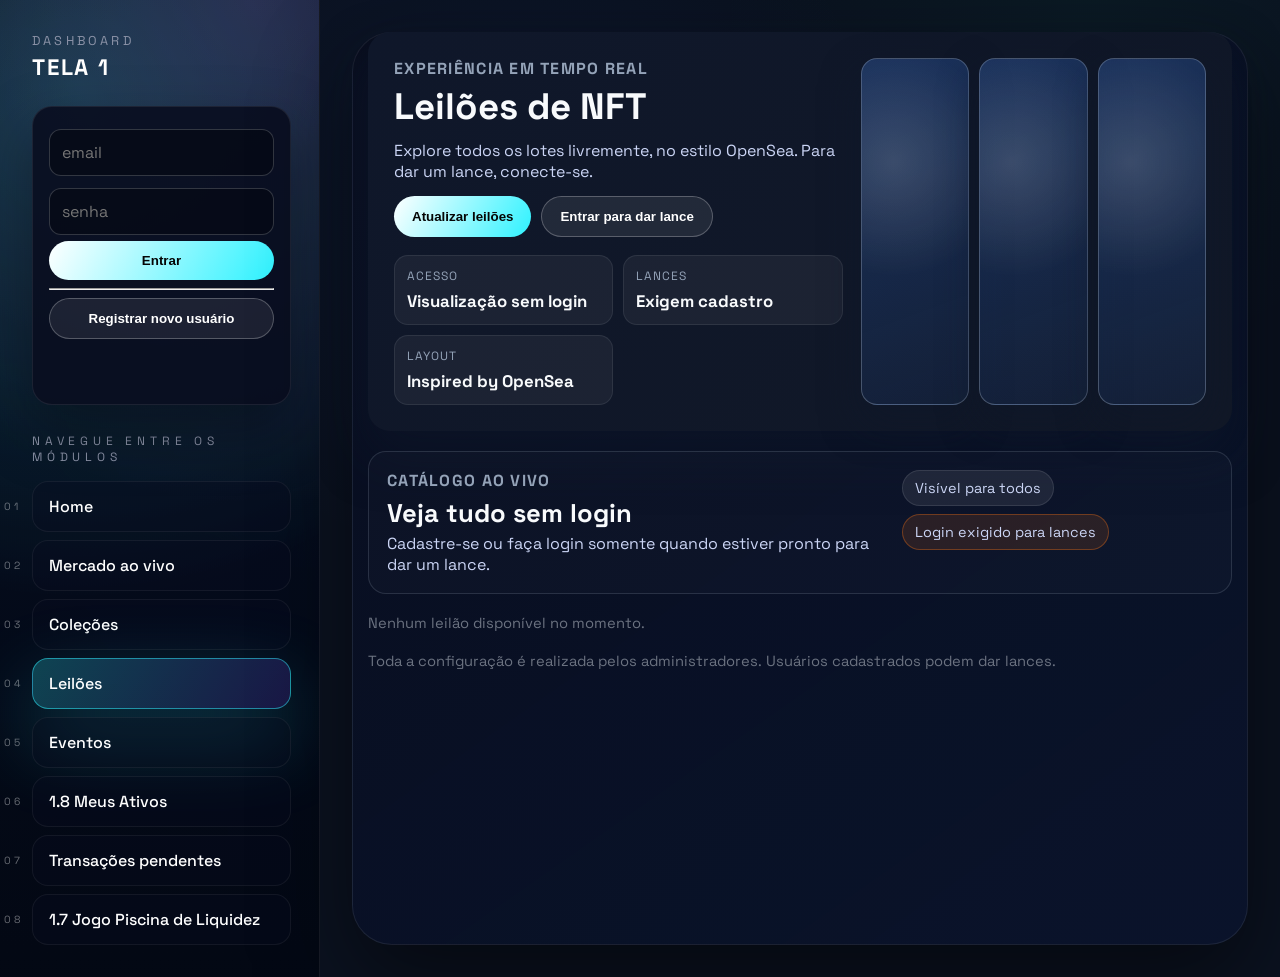
==== commit d2af389a: "Add responsive login overlay for auction bids" ====
--- a/index.html
+++ b/index.html
@@ -24,32 +24,34 @@
     </div>
 
     <div class="menu-content" id="menuContent">
-      <div id="authBox" class="card">
-      <!-- Login -->
-      <form id="loginForm">
-        <input type="email" id="email" placeholder="email" required />
-        <input type="password" id="password" placeholder="senha" required />
-        <button type="submit">Entrar</button>
-      </form>
+      <div id="authBoxAnchor">
+        <div id="authBox" class="card">
+          <!-- Login -->
+          <form id="loginForm">
+            <input type="email" id="email" placeholder="email" required />
+            <input type="password" id="password" placeholder="senha" required />
+            <button type="submit">Entrar</button>
+          </form>
 
-      <!-- Sessão ativa -->
-      <div id="loggedBox" style="display:none">
-        <p class="ok" id="sessionInfo">Conectado</p>
-        <button id="logoutBtn">Sair</button>
-      </div>
+          <!-- Sessão ativa -->
+          <div id="loggedBox" style="display:none">
+            <p class="ok" id="sessionInfo">Conectado</p>
+            <button id="logoutBtn">Sair</button>
+          </div>
 
-      <hr/>
+          <hr/>
 
-      <!-- Toggle Registro -->
-      <button id="toggleRegister" class="ghost">Registrar novo usuário</button>
-      <form id="registerForm" style="display:none; margin-top:8px;">
-        <input type="text" id="r_name" placeholder="nome" required />
-        <input type="email" id="r_email" placeholder="email" required />
-        <input type="tel" id="r_phone" placeholder="telefone com DDD (opcional)" />
-        <input type="password" id="r_password" placeholder="senha" required />
-        <button type="submit">Criar conta</button>
-      </form>
-      <p id="authMsg" class="msg"></p>
+          <!-- Toggle Registro -->
+          <button id="toggleRegister" class="ghost">Registrar novo usuário</button>
+          <form id="registerForm" style="display:none; margin-top:8px;">
+            <input type="text" id="r_name" placeholder="nome" required />
+            <input type="email" id="r_email" placeholder="email" required />
+            <input type="tel" id="r_phone" placeholder="telefone com DDD (opcional)" />
+            <input type="password" id="r_password" placeholder="senha" required />
+            <button type="submit">Criar conta</button>
+          </form>
+          <p id="authMsg" class="msg"></p>
+        </div>
       </div>
 
       <nav class="menu-nav" aria-label="Navegação principal">
@@ -72,6 +74,19 @@
 
   <main id="view" class="landing-view" data-default-view="auctions"></main>
 
+  <section class="auth-overlay" data-role="auth-overlay" hidden>
+    <div class="auth-overlay__backdrop" data-role="auth-overlay-close" aria-hidden="true"></div>
+    <div class="auth-overlay__panel" role="dialog" aria-modal="true" aria-label="Acessar conta">
+      <button type="button" class="auth-overlay__close ghost" data-role="auth-overlay-close">Fechar</button>
+      <header class="auth-overlay__header">
+        <p class="auth-overlay__eyebrow">Acesso seguro</p>
+        <h2>Entre para dar lances</h2>
+        <span>Use sua conta ou crie um cadastro rápido para participar dos leilões.</span>
+      </header>
+      <div data-role="auth-overlay-slot"></div>
+    </div>
+  </section>
+
   <script src="app.js"></script>
 </body>
 </html>
--- a/styles.css
+++ b/styles.css
@@ -80,6 +80,17 @@
 .menu::after{background:radial-gradient(circle at 80% 0%, rgba(173,101,255,0.25), transparent 50%);}
 .menu h3 { margin:0; font-size:1.4rem; letter-spacing:0.08em; text-transform:uppercase; }
 .menu ul { list-style:none; padding:0; margin:16px 0 0; display:flex; flex-direction:column; gap:8px; counter-reset:menu; }
+body.auth-overlay-open { overflow:hidden; }
+#authBoxAnchor { position:relative; }
+.auth-overlay { position:fixed; inset:0; display:flex; align-items:center; justify-content:center; padding:20px; background:rgba(5,9,20,0.75); backdrop-filter:blur(6px); z-index:120; opacity:0; pointer-events:none; transition:opacity .25s ease; }
+.auth-overlay.is-visible { opacity:1; pointer-events:auto; }
+.auth-overlay__panel { position:relative; background:var(--panel); border:1px solid var(--panel-border); border-radius:24px; padding:20px; box-shadow:0 30px 90px rgba(0,0,0,0.55); width:min(520px, 92vw); max-height:90vh; overflow:auto; }
+.auth-overlay__backdrop { position:absolute; inset:0; }
+.auth-overlay__close { position:absolute; top:12px; right:12px; width:auto; padding:8px 14px; border:1px solid rgba(255,255,255,0.2); color:#fff; }
+.auth-overlay__header { display:flex; flex-direction:column; gap:6px; margin:4px 0 12px; }
+.auth-overlay__header h2 { margin:0; }
+.auth-overlay__header span { color:var(--muted); }
+.auth-overlay__eyebrow { margin:0; letter-spacing:0.26em; text-transform:uppercase; font-size:0.75rem; color:#9ca3af; }
 .menu-top { display:flex; justify-content:space-between; align-items:center; gap:16px; position:relative; z-index:1; }
 .menu-title { display:flex; flex-direction:column; gap:4px; }
 .menu-label { font-size:0.8rem; letter-spacing:0.25em; text-transform:uppercase; color:var(--muted); }
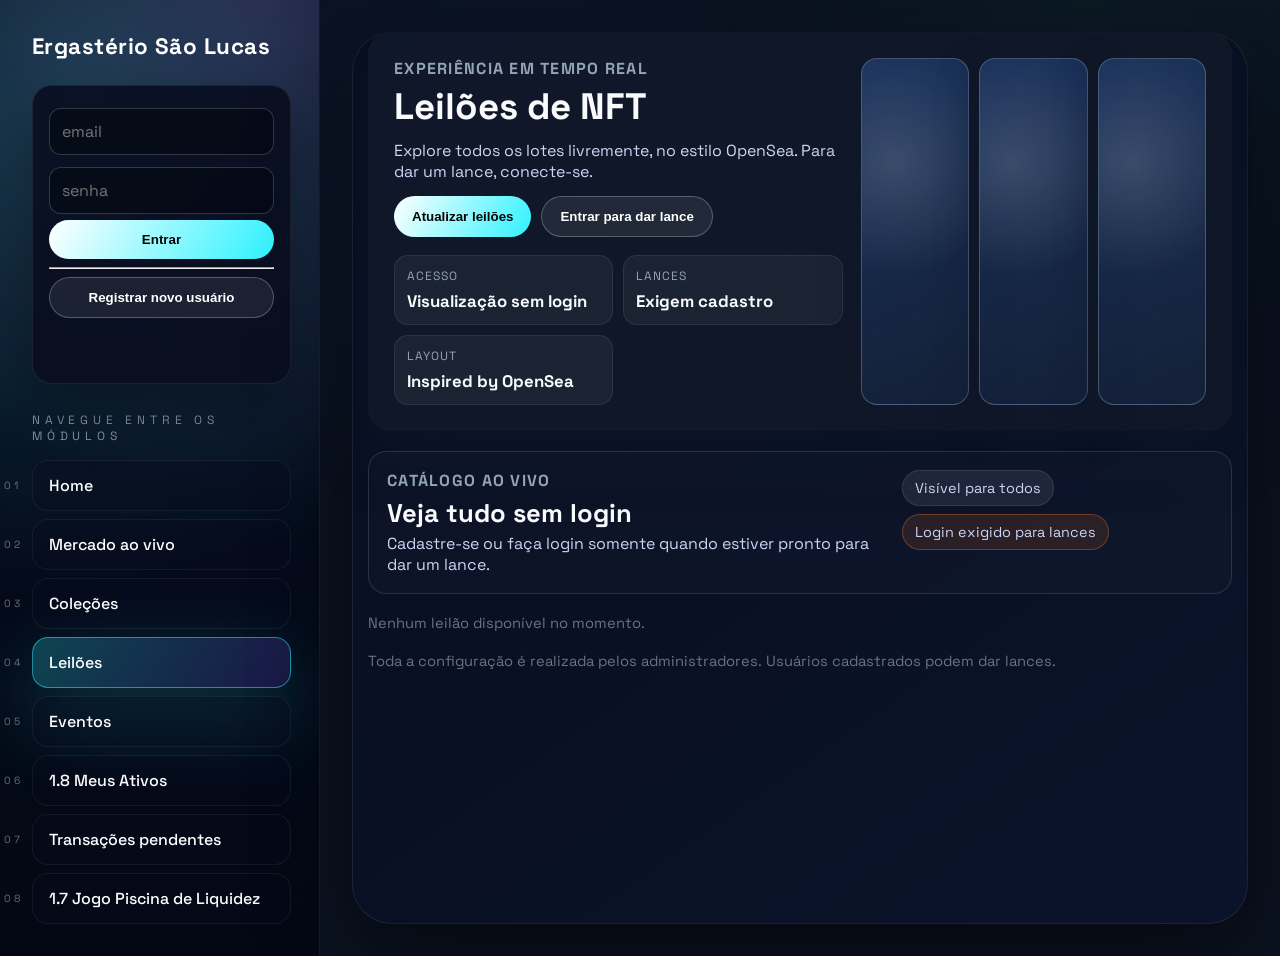
==== commit 919959e4: "Update header branding and disable mobile layout" ====
--- a/index.html
+++ b/index.html
@@ -2,7 +2,7 @@
 <html lang="pt-br">
 <head>
   <meta charset="utf-8" />
-  <title>Tela 1 • Mercado</title>
+  <title>Ergastério São Lucas • Mercado</title>
   <meta name="viewport" content="width=device-width, initial-scale=1" />
   <link rel="stylesheet" href="styles.css" />
 </head>
@@ -10,8 +10,7 @@
   <aside class="menu" id="appMenu">
     <div class="menu-top">
       <div class="menu-title">
-        <span class="menu-label">Dashboard</span>
-        <h3>Tela 1</h3>
+        <button class="menu-brand" type="button" data-view="home">Ergastério São Lucas</button>
       </div>
       <button class="menu-toggle" id="menuToggle" type="button" aria-expanded="false" aria-controls="menuContent">
         <span class="sr-only">Alternar navegação</span>
--- a/styles.css
+++ b/styles.css
@@ -91,9 +91,27 @@
 .auth-overlay__header h2 { margin:0; }
 .auth-overlay__header span { color:var(--muted); }
 .auth-overlay__eyebrow { margin:0; letter-spacing:0.26em; text-transform:uppercase; font-size:0.75rem; color:#9ca3af; }
+
+.auth-overlay.is-mobile { align-items:flex-end; padding:0; }
+.auth-overlay.is-mobile .auth-overlay__panel { width:100%; height:100vh; max-height:100vh; border-radius:24px 24px 0 0; border:0; box-shadow:0 -12px 40px rgba(0,0,0,0.55); padding:28px 18px 36px; }
+.auth-overlay.is-mobile .auth-overlay__close { top:10px; right:12px; }
+.auth-overlay.is-mobile .auth-overlay__header { padding-right:32px; }
 .menu-top { display:flex; justify-content:space-between; align-items:center; gap:16px; position:relative; z-index:1; }
 .menu-title { display:flex; flex-direction:column; gap:4px; }
 .menu-label { font-size:0.8rem; letter-spacing:0.25em; text-transform:uppercase; color:var(--muted); }
+.menu-brand {
+  background:none;
+  border:0;
+  padding:0;
+  margin:0;
+  font:inherit;
+  color:#fff;
+  font-size:1.4rem;
+  font-weight:700;
+  letter-spacing:0.02em;
+  text-align:left;
+  cursor:pointer;
+}
 .menu-content { margin-top:24px; display:flex; flex-direction:column; gap:28px; position:relative; z-index:1; }
 .menu-nav__hint { margin:0 0 8px; font-size:0.75rem; color:var(--muted); text-transform:uppercase; letter-spacing:0.4em; }
 .menu-toggle { display:none; width:48px; height:48px; border-radius:14px; border:1px solid rgba(255,255,255,0.35); background:rgba(5,9,20,0.7); cursor:pointer; padding:0; align-items:center; justify-content:center; box-shadow:0 15px 30px rgba(0,0,0,0.35); }
@@ -408,6 +426,21 @@
 .hero-module small { color:#94a3b8; }
 .hero-module:hover, .hero-module:focus-visible { border-color:rgba(16,185,129,0.5); box-shadow:0 12px 30px rgba(16,185,129,0.25); outline:none; background:rgba(8,14,29,0.9); --card-translate-y:-4px; }
 .landing-panels { display:grid; grid-template-columns: repeat(auto-fit, minmax(220px, 1fr)); gap:20px; }
+.landing-menu-showcase { margin:28px 0; background:rgba(9,12,20,0.9); border:1px solid rgba(148,163,184,0.2); border-radius:24px; padding:24px 26px; box-shadow:0 24px 60px rgba(0,0,0,0.45); display:flex; flex-direction:column; gap:18px; }
+.landing-menu-showcase__header p { margin:0; text-transform:uppercase; letter-spacing:0.24em; font-size:0.75rem; color:#818cf8; }
+.landing-menu-showcase__header h2 { margin:6px 0; font-size:1.6rem; color:#fff; }
+.landing-menu-showcase__header span { color:#cbd5f5; }
+.menu-showcase__grid { display:grid; grid-template-columns: repeat(auto-fit, minmax(240px, 1fr)); gap:14px; }
+.menu-showcase__item { position:relative; width:100%; text-align:left; background:rgba(15,23,42,0.9); border:1px solid rgba(148,163,184,0.2); border-radius:16px; color:#e5e7eb; padding:16px 18px; cursor:pointer; font:inherit; display:flex; flex-direction:column; gap:8px; transition:transform .35s cubic-bezier(.2,.8,.2,1), border-color .2s ease, box-shadow .2s ease, background .2s ease; transform:perspective(1200px) rotateX(var(--card-rotate-x,0deg)) rotateY(var(--card-rotate-y,0deg)) translate3d(0,var(--card-translate-y,0),0); }
+.menu-showcase__item strong { font-size:1.1rem; }
+.menu-showcase__item p { margin:0; color:#cbd5f5; }
+.menu-showcase__item-head { display:flex; align-items:center; justify-content:space-between; gap:10px; }
+.menu-showcase__index { display:inline-flex; align-items:center; justify-content:center; width:34px; height:34px; border-radius:10px; background:#0ea5e9; color:#04111f; font-weight:700; font-size:0.9rem; box-shadow:0 10px 26px rgba(14,165,233,0.35); }
+.menu-showcase__badge { display:inline-flex; align-items:center; gap:6px; padding:6px 10px; border-radius:999px; background:linear-gradient(120deg, #22d3ee, #a855f7); color:#0b1020; font-weight:700; text-transform:uppercase; letter-spacing:0.08em; font-size:0.7rem; box-shadow:0 16px 30px rgba(168,85,247,0.35); }
+.menu-showcase__action { text-transform:uppercase; letter-spacing:0.15em; font-size:0.72rem; color:#94a3b8; }
+.menu-showcase__item:hover, .menu-showcase__item:focus-visible { border-color:rgba(16,185,129,0.55); box-shadow:0 16px 40px rgba(16,185,129,0.25); outline:none; background:rgba(15,23,42,0.95); --card-translate-y:-4px; }
+.menu-showcase__item.is-featured { border-color:rgba(56,189,248,0.6); background:linear-gradient(140deg, rgba(56,189,248,0.18), rgba(15,23,42,0.92)); box-shadow:0 20px 50px rgba(56,189,248,0.25); }
+.menu-showcase__item.is-featured .menu-showcase__index { background:#38bdf8; color:#03121c; }
 .panel-card { background:rgba(15,23,42,0.85); border:1px solid rgba(148,163,184,0.2); border-radius:20px; padding:24px; box-shadow:0 25px 60px rgba(0,0,0,0.35); text-decoration:none; color:inherit; display:block; transition:transform .45s cubic-bezier(.2,.8,.2,1), border-color .25s ease, box-shadow .25s ease; position:relative; overflow:hidden; transform:perspective(1200px) rotateX(var(--card-rotate-x,0deg)) rotateY(var(--card-rotate-y,0deg)) translate3d(0,var(--card-translate-y,0),0); }
 .panel-card::after { content:""; position:absolute; inset:0; background:radial-gradient(circle at 100% 0%, rgba(56,189,248,0.2), transparent 50%); opacity:0; transition:opacity .3s ease; pointer-events:none; }
 .panel-card:hover, .panel-card:focus-visible { border-color:rgba(56,189,248,0.5); box-shadow:0 30px 80px rgba(15,23,42,0.6); outline:none; --card-translate-y:-6px; }
@@ -424,6 +457,7 @@
   .landing-hero { padding:32px; }
   .hero-actions { flex-direction:column; align-items:flex-start; }
   .hero-visual { min-height:260px; }
+  .landing-menu-showcase { padding:20px; }
 }
 .collection-card-cover { width:100%; border-radius:14px; height:160px; object-fit:cover; }
 .collection-card-rank { position:absolute; top:12px; left:12px; background:rgba(15,23,42,0.85); border-radius:999px; padding:4px 10px; font-size:0.8rem; }
@@ -440,13 +474,7 @@
 .collection-card-highlight span { display:block; font-size:0.85rem; color:#cbd5f5; }
 
 @media (max-width: 960px){
-  body { flex-direction:column; }
-  .menu { width:100%; padding:18px 20px; position:sticky; top:0; z-index:50; border-bottom:1px solid rgba(255,255,255,0.08); box-shadow:0 20px 30px rgba(0,0,0,0.45); }
-  .menu-toggle { display:flex; }
-  .menu-content { margin-top:0; max-height:0; overflow:hidden; opacity:0; transform:translateY(-12px); transition:max-height .35s ease, opacity .25s ease, transform .25s ease; }
-  body.menu-open .menu-content { margin-top:16px; max-height:2000px; opacity:1; transform:translateY(0); }
-  #view { width:100%; padding:24px 16px 32px; }
-  #view::before { inset:16px; border-radius:24px; }
+  .menu-toggle { display:none; }
 }
 .collection-card-highlight strong { display:block; font-size:1.1rem; margin-top:4px; }
 .collection-detail { background:rgba(5,9,20,0.85); border-radius:32px; padding:28px; color:#f8fafc; box-shadow:0 35px 80px rgba(0,0,0,0.45); border:1px solid rgba(255,255,255,0.08); }
@@ -510,6 +538,9 @@
 .minted-owner small { display:inline-block; margin-left:6px; color:#9ca3af; }
 .minted-desc { margin:0; color:#cbd5f5; }
 .minted-meta { margin:0; font-size:0.85rem; color:#94a3b8; }
+.minted-meta-list { list-style:none; padding:0; margin:0; color:#cbd5f5; display:grid; gap:4px; }
+.minted-meta-list li strong { color:#94a3b8; font-weight:600; margin-right:6px; }
+.minted-meta-inline { margin:2px 0 6px; color:#cbd5f5; font-size:0.85rem; }
 .minted-actions { margin-top:4px; display:flex; justify-content:flex-end; gap:10px; flex-wrap:wrap; }
 .minted-actions button { border:none; border-radius:999px; padding:8px 18px; font-weight:600; cursor:pointer; transition:opacity .2s ease, transform .2s ease; }
 .minted-actions button:hover { opacity:.9; transform:translateY(-1px); }
@@ -598,6 +629,7 @@
 .auction-meta div { background:rgba(15,23,42,0.65); border-radius:12px; padding:10px; border:1px solid rgba(148,163,184,0.2); }
 .auction-meta dt { margin:0; font-size:0.7rem; text-transform:uppercase; letter-spacing:0.05em; color:#94a3b8; }
 .auction-meta dd { margin:4px 0 0; font-size:1rem; font-weight:700; }
+.auction-meta-inline { margin:0; color:#cbd5f5; font-size:0.95rem; }
 .auction-seller-line { display:flex; justify-content:space-between; align-items:center; gap:8px; flex-wrap:wrap; }
 .auction-seller { margin:0; font-size:0.92rem; color:#cbd5f5; }
 .auction-reserve { margin:0; font-size:0.92rem; color:#fbbf24; font-weight:700; }
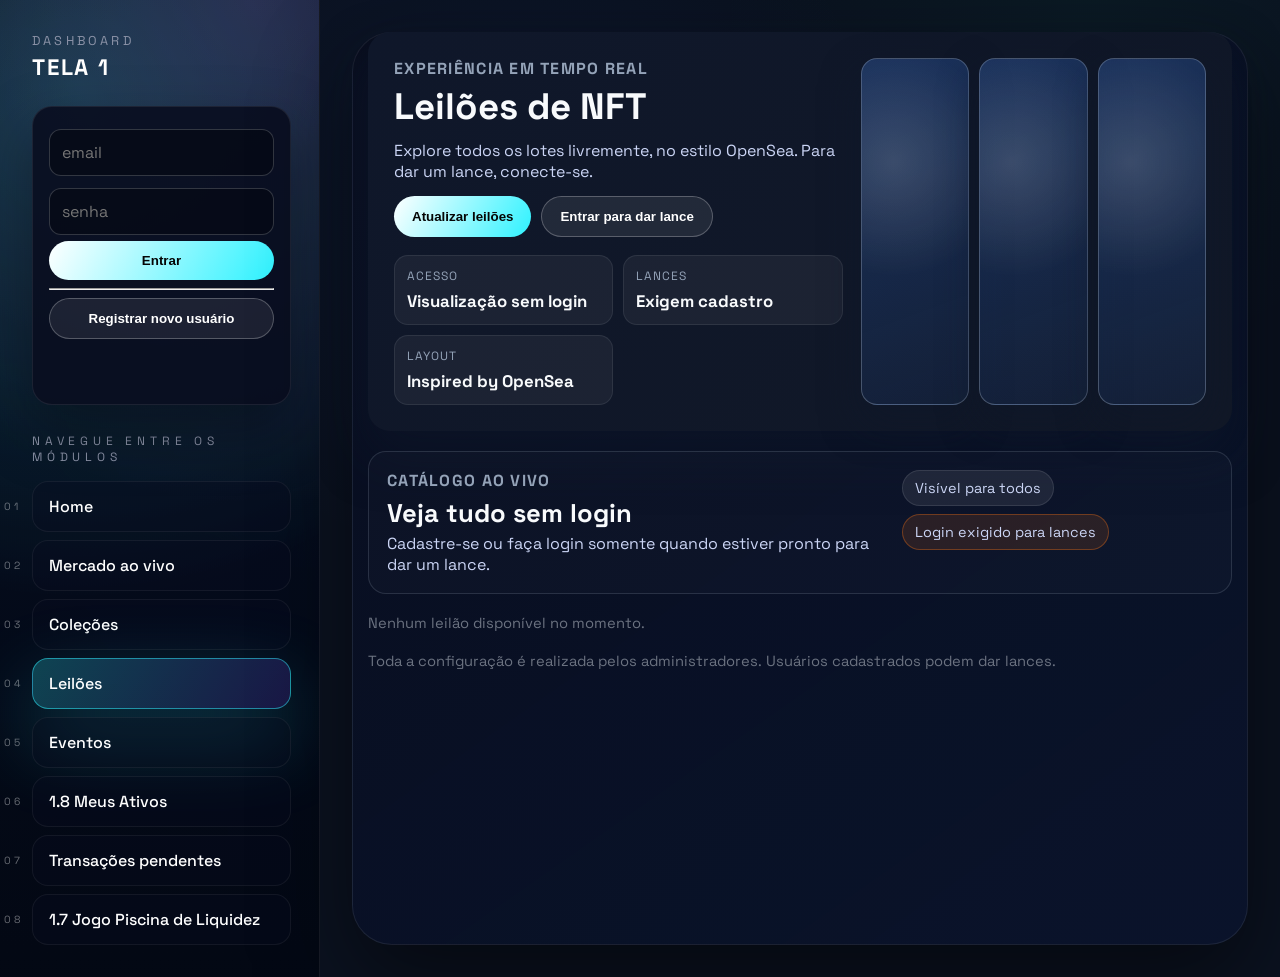
==== commit 763a6bf8: "Revert "Atualiza branding do menu e remove layout mobile"" ====
--- a/index.html
+++ b/index.html
@@ -2,7 +2,7 @@
 <html lang="pt-br">
 <head>
   <meta charset="utf-8" />
-  <title>Ergastério São Lucas • Mercado</title>
+  <title>Tela 1 • Mercado</title>
   <meta name="viewport" content="width=device-width, initial-scale=1" />
   <link rel="stylesheet" href="styles.css" />
 </head>
@@ -10,7 +10,8 @@
   <aside class="menu" id="appMenu">
     <div class="menu-top">
       <div class="menu-title">
-        <button class="menu-brand" type="button" data-view="home">Ergastério São Lucas</button>
+        <span class="menu-label">Dashboard</span>
+        <h3>Tela 1</h3>
       </div>
       <button class="menu-toggle" id="menuToggle" type="button" aria-expanded="false" aria-controls="menuContent">
         <span class="sr-only">Alternar navegação</span>
--- a/styles.css
+++ b/styles.css
@@ -99,19 +99,6 @@
 .menu-top { display:flex; justify-content:space-between; align-items:center; gap:16px; position:relative; z-index:1; }
 .menu-title { display:flex; flex-direction:column; gap:4px; }
 .menu-label { font-size:0.8rem; letter-spacing:0.25em; text-transform:uppercase; color:var(--muted); }
-.menu-brand {
-  background:none;
-  border:0;
-  padding:0;
-  margin:0;
-  font:inherit;
-  color:#fff;
-  font-size:1.4rem;
-  font-weight:700;
-  letter-spacing:0.02em;
-  text-align:left;
-  cursor:pointer;
-}
 .menu-content { margin-top:24px; display:flex; flex-direction:column; gap:28px; position:relative; z-index:1; }
 .menu-nav__hint { margin:0 0 8px; font-size:0.75rem; color:var(--muted); text-transform:uppercase; letter-spacing:0.4em; }
 .menu-toggle { display:none; width:48px; height:48px; border-radius:14px; border:1px solid rgba(255,255,255,0.35); background:rgba(5,9,20,0.7); cursor:pointer; padding:0; align-items:center; justify-content:center; box-shadow:0 15px 30px rgba(0,0,0,0.35); }
@@ -474,7 +461,13 @@
 .collection-card-highlight span { display:block; font-size:0.85rem; color:#cbd5f5; }
 
 @media (max-width: 960px){
-  .menu-toggle { display:none; }
+  body { flex-direction:column; }
+  .menu { width:100%; padding:18px 20px; position:sticky; top:0; z-index:50; border-bottom:1px solid rgba(255,255,255,0.08); box-shadow:0 20px 30px rgba(0,0,0,0.45); }
+  .menu-toggle { display:flex; }
+  .menu-content { margin-top:0; max-height:0; overflow:hidden; opacity:0; transform:translateY(-12px); transition:max-height .35s ease, opacity .25s ease, transform .25s ease; }
+  body.menu-open .menu-content { margin-top:16px; max-height:2000px; opacity:1; transform:translateY(0); }
+  #view { width:100%; padding:24px 16px 32px; }
+  #view::before { inset:16px; border-radius:24px; }
 }
 .collection-card-highlight strong { display:block; font-size:1.1rem; margin-top:4px; }
 .collection-detail { background:rgba(5,9,20,0.85); border-radius:32px; padding:28px; color:#f8fafc; box-shadow:0 35px 80px rgba(0,0,0,0.45); border:1px solid rgba(255,255,255,0.08); }
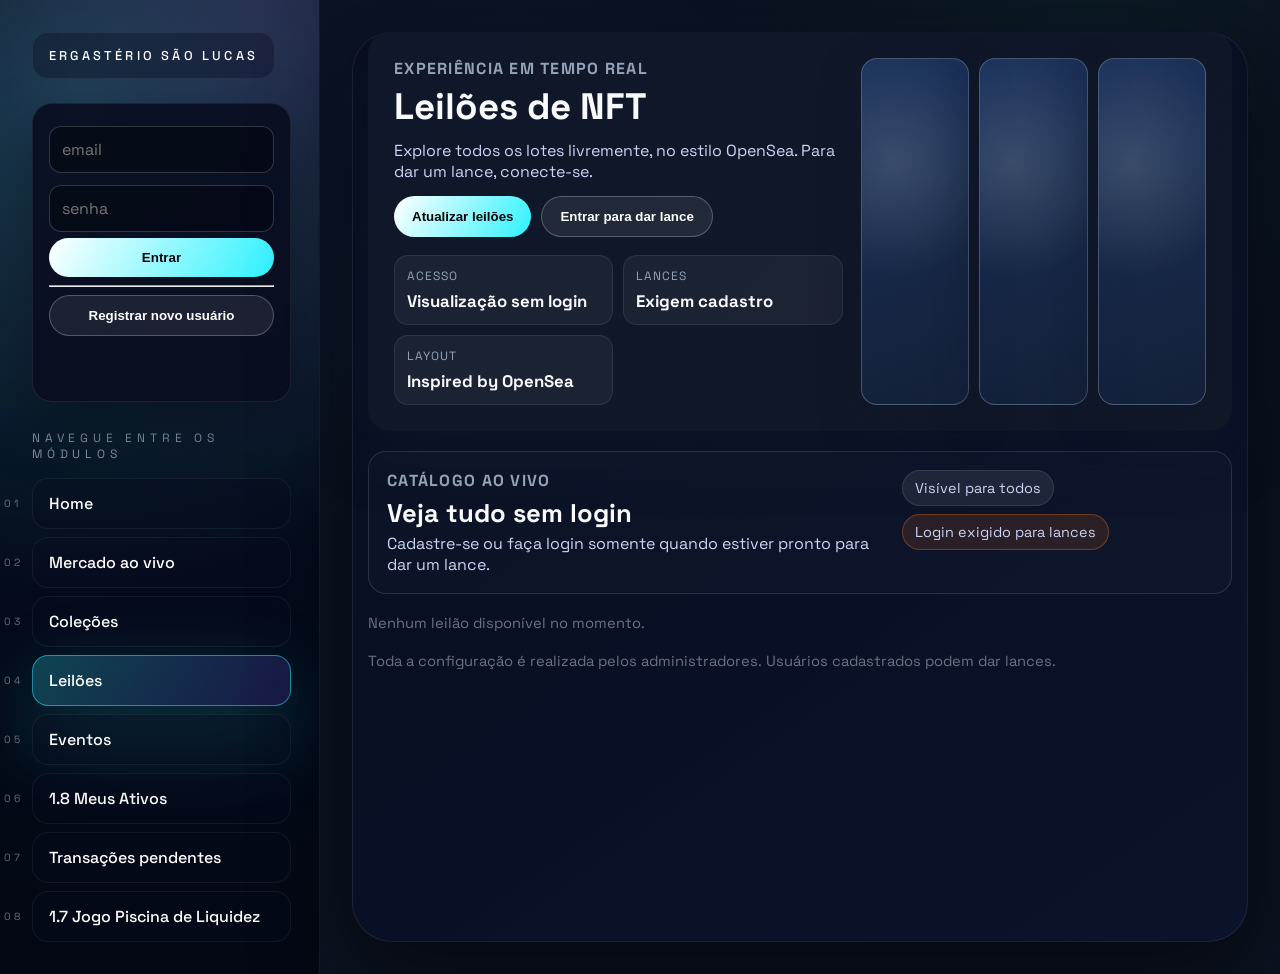
==== commit 157e8ae4: "Atualiza título e rótulo do menu" ====
--- a/index.html
+++ b/index.html
@@ -2,7 +2,7 @@
 <html lang="pt-br">
 <head>
   <meta charset="utf-8" />
-  <title>Tela 1 • Mercado</title>
+  <title>Mercado</title>
   <meta name="viewport" content="width=device-width, initial-scale=1" />
   <link rel="stylesheet" href="styles.css" />
 </head>
@@ -10,8 +10,7 @@
   <aside class="menu" id="appMenu">
     <div class="menu-top">
       <div class="menu-title">
-        <span class="menu-label">Dashboard</span>
-        <h3>Tela 1</h3>
+        <a class="menu-label menu-title__link" href="#">Ergastério São Lucas</a>
       </div>
       <button class="menu-toggle" id="menuToggle" type="button" aria-expanded="false" aria-controls="menuContent">
         <span class="sr-only">Alternar navegação</span>
--- a/styles.css
+++ b/styles.css
@@ -99,6 +99,8 @@
 .menu-top { display:flex; justify-content:space-between; align-items:center; gap:16px; position:relative; z-index:1; }
 .menu-title { display:flex; flex-direction:column; gap:4px; }
 .menu-label { font-size:0.8rem; letter-spacing:0.25em; text-transform:uppercase; color:var(--muted); }
+.menu-title__link { color:var(--muted); text-decoration:none; display:inline-block; }
+.menu-title__link:focus-visible { outline:2px solid var(--accent); outline-offset:4px; }
 .menu-content { margin-top:24px; display:flex; flex-direction:column; gap:28px; position:relative; z-index:1; }
 .menu-nav__hint { margin:0 0 8px; font-size:0.75rem; color:var(--muted); text-transform:uppercase; letter-spacing:0.4em; }
 .menu-toggle { display:none; width:48px; height:48px; border-radius:14px; border:1px solid rgba(255,255,255,0.35); background:rgba(5,9,20,0.7); cursor:pointer; padding:0; align-items:center; justify-content:center; box-shadow:0 15px 30px rgba(0,0,0,0.35); }
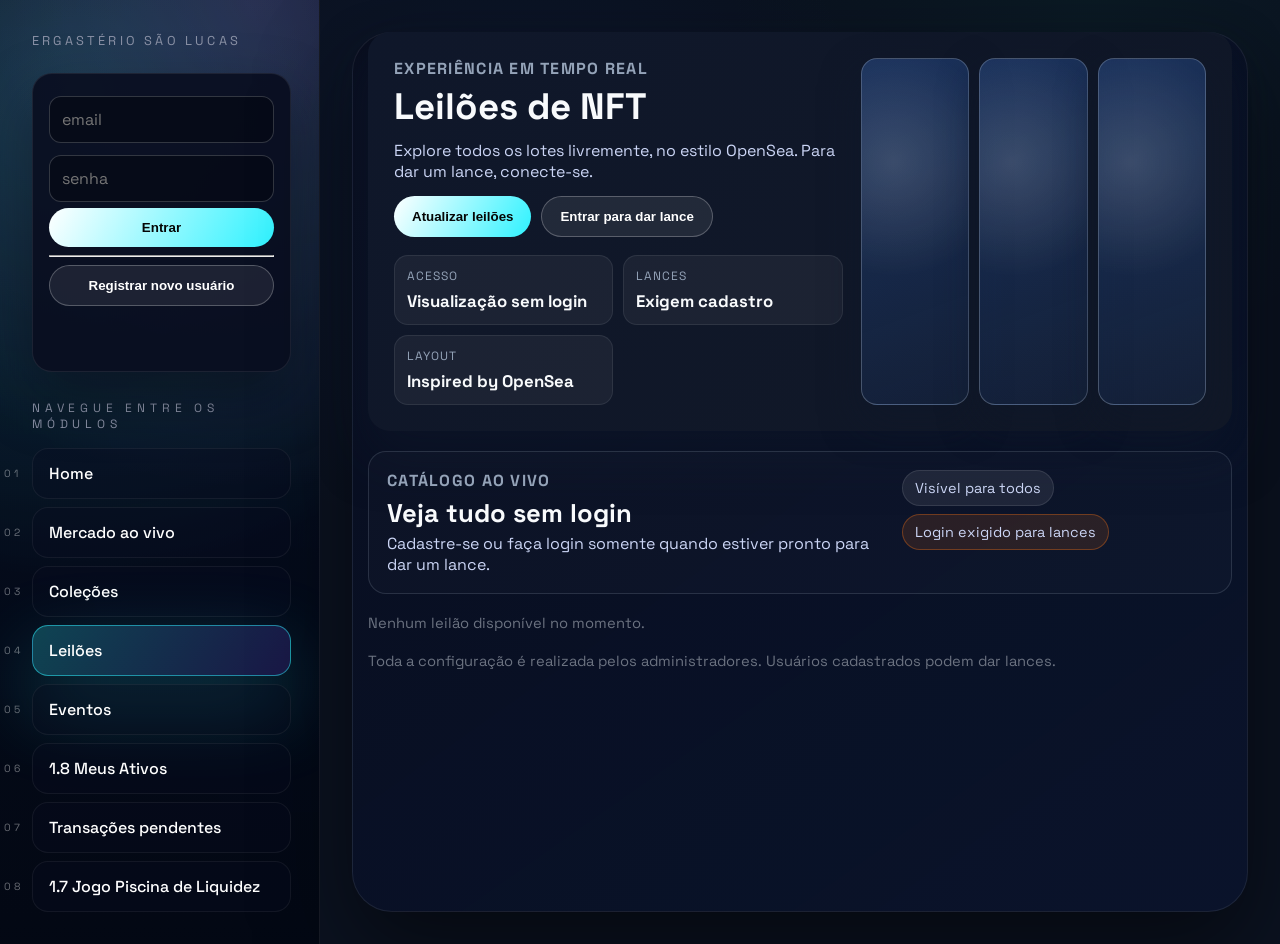
==== commit 5582fe38: "Update index.html" ====
--- a/index.html
+++ b/index.html
@@ -10,7 +10,7 @@
   <aside class="menu" id="appMenu">
     <div class="menu-top">
       <div class="menu-title">
-        <a class="menu-label menu-title__link" href="#">Ergastério São Lucas</a>
+        <a class="menu-label menu-title__link" data-view="home" href="#">Ergastério São Lucas</a>
       </div>
       <button class="menu-toggle" id="menuToggle" type="button" aria-expanded="false" aria-controls="menuContent">
         <span class="sr-only">Alternar navegação</span>
@@ -88,4 +88,4 @@
 
   <script src="app.js"></script>
 </body>
-</html>+</html>
--- a/styles.css
+++ b/styles.css
@@ -126,7 +126,7 @@
   text-transform:uppercase;
   color:rgba(255,255,255,0.4);
 }
-.menu a {
+.menu a:not(.menu-title__link) {
   color:#fff;
   text-decoration:none;
   display:block;
@@ -139,7 +139,7 @@
   position:relative;
   overflow:hidden;
 }
-.menu a::after{
+.menu a:not(.menu-title__link)::after{
   content:"";
   position:absolute;
   inset:0;
@@ -147,18 +147,18 @@
   opacity:0;
   transition:opacity .3s ease;
 }
-.menu a:hover,
-.menu a:focus-visible {
+.menu a:not(.menu-title__link):hover,
+.menu a:not(.menu-title__link):focus-visible {
   background:rgba(21,35,76,0.8);
   border-color:rgba(255,255,255,0.35);
   transform:translateX(6px) scale(1.01);
   box-shadow:0 25px 50px rgba(3,10,32,0.65);
   outline:none;
 }
-.menu a:hover::after,
-.menu a:focus-visible::after{opacity:1;}
-.menu a.is-active,
-.menu a[aria-current="page"] {
+.menu a:not(.menu-title__link):hover::after,
+.menu a:not(.menu-title__link):focus-visible::after{opacity:1;}
+.menu a:not(.menu-title__link).is-active,
+.menu a:not(.menu-title__link)[aria-current="page"] {
   background:linear-gradient(120deg, rgba(46,242,255,0.25), rgba(114,82,255,0.2));
   border-color:rgba(46,242,255,0.5);
   box-shadow:0 30px 80px rgba(46,242,255,0.25);
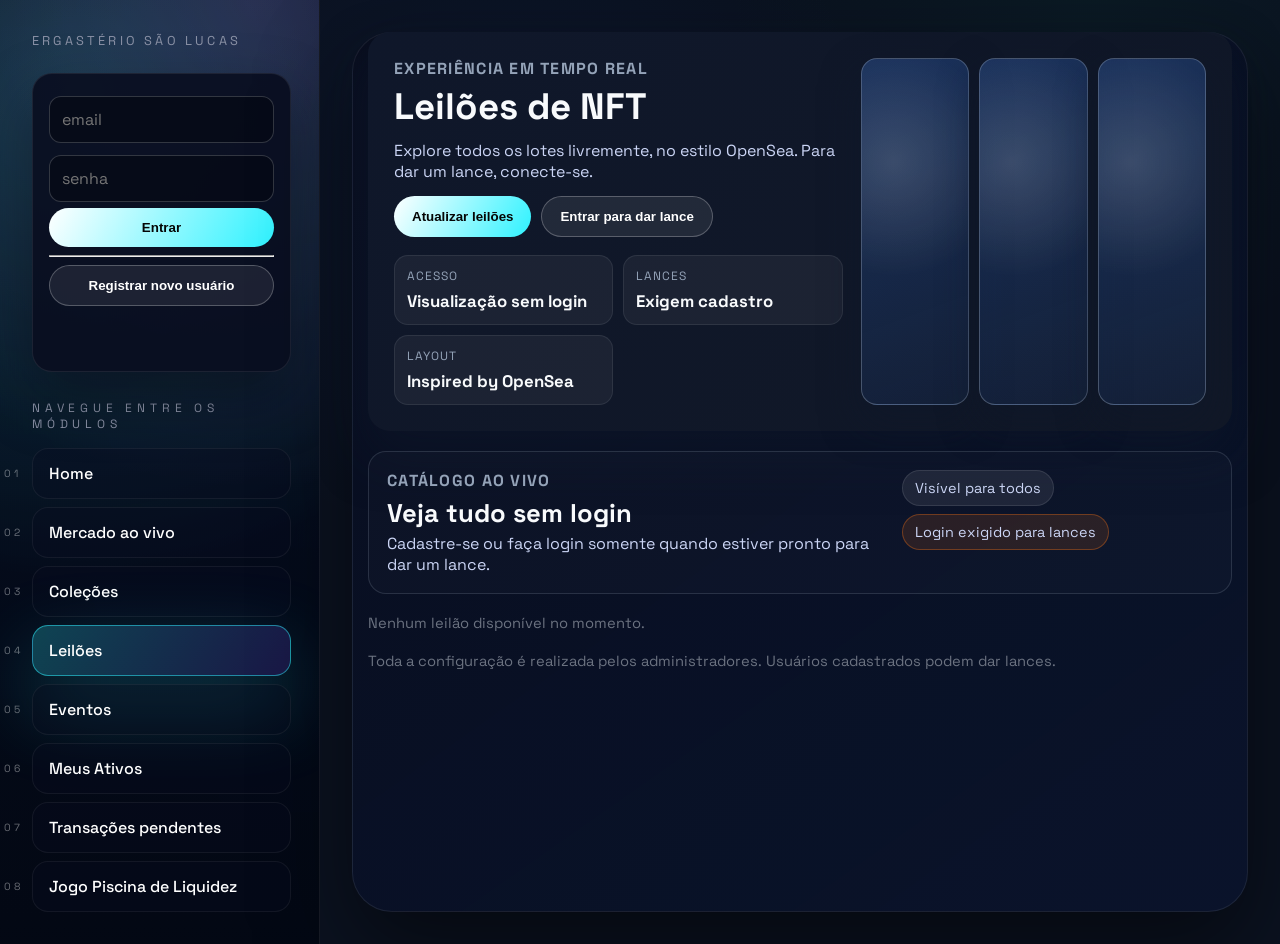
==== commit f2bb503f: "Update index.html" ====
--- a/index.html
+++ b/index.html
@@ -2,7 +2,7 @@
 <html lang="pt-br">
 <head>
   <meta charset="utf-8" />
-  <title>Mercado</title>
+  <title>Ergastério São Lucas</title>
   <meta name="viewport" content="width=device-width, initial-scale=1" />
   <link rel="stylesheet" href="styles.css" />
 </head>
@@ -61,9 +61,9 @@
           <li><a href="#" data-view="collections">Coleções</a></li>
           <li><a href="#" data-view="auctions">Leilões</a></li>
           <li><a href="#" data-view="events">Eventos</a></li>
-          <li><a href="#" data-view="user_assets">1.8 Meus Ativos</a></li>
+          <li><a href="#" data-view="user_assets">Meus Ativos</a></li>
           <li><a href="#" data-view="pending_transactions">Transações pendentes</a></li>
-          <li><a href="#" data-view="liquidity_game">1.7 Jogo Piscina de Liquidez</a></li>
+          <li><a href="#" data-view="liquidity_game">Jogo Piscina de Liquidez</a></li>
           <li class="admin-only"><a href="#" data-view="admin">Painel Administrativo</a></li>
           <li class="admin-only"><a href="#" data-view="admin_mint">Mint de NFT</a></li>
         </ul>
--- a/styles.css
+++ b/styles.css
@@ -425,11 +425,11 @@
 .menu-showcase__item p { margin:0; color:#cbd5f5; }
 .menu-showcase__item-head { display:flex; align-items:center; justify-content:space-between; gap:10px; }
 .menu-showcase__index { display:inline-flex; align-items:center; justify-content:center; width:34px; height:34px; border-radius:10px; background:#0ea5e9; color:#04111f; font-weight:700; font-size:0.9rem; box-shadow:0 10px 26px rgba(14,165,233,0.35); }
-.menu-showcase__badge { display:inline-flex; align-items:center; gap:6px; padding:6px 10px; border-radius:999px; background:linear-gradient(120deg, #22d3ee, #a855f7); color:#0b1020; font-weight:700; text-transform:uppercase; letter-spacing:0.08em; font-size:0.7rem; box-shadow:0 16px 30px rgba(168,85,247,0.35); }
+.menu-showcase__badge { display:inline-flex; align-items:center; gap:6px; padding:6px 10px; border-radius:999px; background:linear-gradient(120deg, #ffd700, #f28d32); color:#0b1020; font-weight:700; text-transform:uppercase; letter-spacing:0.08em; font-size:0.7rem; box-shadow:0 16px 30px rgba(255,215,0,0.35); }
 .menu-showcase__action { text-transform:uppercase; letter-spacing:0.15em; font-size:0.72rem; color:#94a3b8; }
 .menu-showcase__item:hover, .menu-showcase__item:focus-visible { border-color:rgba(16,185,129,0.55); box-shadow:0 16px 40px rgba(16,185,129,0.25); outline:none; background:rgba(15,23,42,0.95); --card-translate-y:-4px; }
-.menu-showcase__item.is-featured { border-color:rgba(56,189,248,0.6); background:linear-gradient(140deg, rgba(56,189,248,0.18), rgba(15,23,42,0.92)); box-shadow:0 20px 50px rgba(56,189,248,0.25); }
-.menu-showcase__item.is-featured .menu-showcase__index { background:#38bdf8; color:#03121c; }
+.menu-showcase__item.is-featured { border-color:rgba(255,215,0,0.6); background:linear-gradient(140deg, rgba(255,215,0,0.18), rgba(55,215,0,0.18)); box-shadow:0 20px 50px rgba(56,189,248,0.25); }
+.menu-showcase__item.is-featured .menu-showcase__index { background:#ffd700; color:#03121c; }
 .panel-card { background:rgba(15,23,42,0.85); border:1px solid rgba(148,163,184,0.2); border-radius:20px; padding:24px; box-shadow:0 25px 60px rgba(0,0,0,0.35); text-decoration:none; color:inherit; display:block; transition:transform .45s cubic-bezier(.2,.8,.2,1), border-color .25s ease, box-shadow .25s ease; position:relative; overflow:hidden; transform:perspective(1200px) rotateX(var(--card-rotate-x,0deg)) rotateY(var(--card-rotate-y,0deg)) translate3d(0,var(--card-translate-y,0),0); }
 .panel-card::after { content:""; position:absolute; inset:0; background:radial-gradient(circle at 100% 0%, rgba(56,189,248,0.2), transparent 50%); opacity:0; transition:opacity .3s ease; pointer-events:none; }
 .panel-card:hover, .panel-card:focus-visible { border-color:rgba(56,189,248,0.5); box-shadow:0 30px 80px rgba(15,23,42,0.6); outline:none; --card-translate-y:-6px; }
@@ -468,6 +468,13 @@
   .menu-toggle { display:flex; }
   .menu-content { margin-top:0; max-height:0; overflow:hidden; opacity:0; transform:translateY(-12px); transition:max-height .35s ease, opacity .25s ease, transform .25s ease; }
   body.menu-open .menu-content { margin-top:16px; max-height:2000px; opacity:1; transform:translateY(0); }
+  .landing-hero,
+  .landing-panels,
+  .landing-footer { display:none; }
+  .landing-menu-showcase { padding:16px; margin:0; box-shadow:none; border:0; background:transparent; }
+  .landing-menu-showcase__header { display:none; }
+  .menu-showcase__item p,
+  .menu-showcase__action { display:none; }
   #view { width:100%; padding:24px 16px 32px; }
   #view::before { inset:16px; border-radius:24px; }
 }
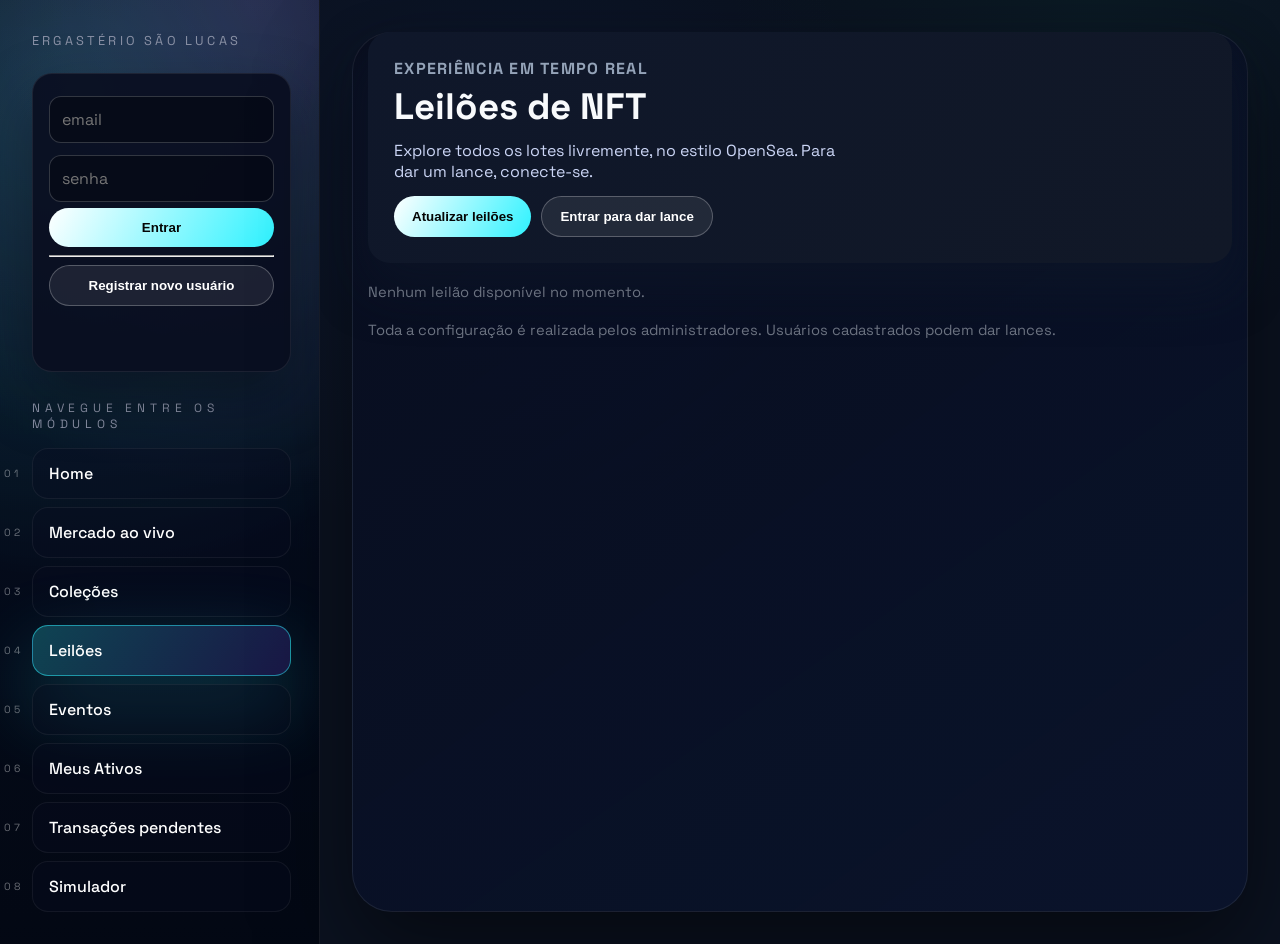
==== commit 2bb92692: "Update index.html" ====
--- a/index.html
+++ b/index.html
@@ -63,7 +63,7 @@
           <li><a href="#" data-view="events">Eventos</a></li>
           <li><a href="#" data-view="user_assets">Meus Ativos</a></li>
           <li><a href="#" data-view="pending_transactions">Transações pendentes</a></li>
-          <li><a href="#" data-view="liquidity_game">Jogo Piscina de Liquidez</a></li>
+          <li><a href="#" data-view="liquidity_game">Simulador</a></li>
           <li class="admin-only"><a href="#" data-view="admin">Painel Administrativo</a></li>
           <li class="admin-only"><a href="#" data-view="admin_mint">Mint de NFT</a></li>
         </ul>
